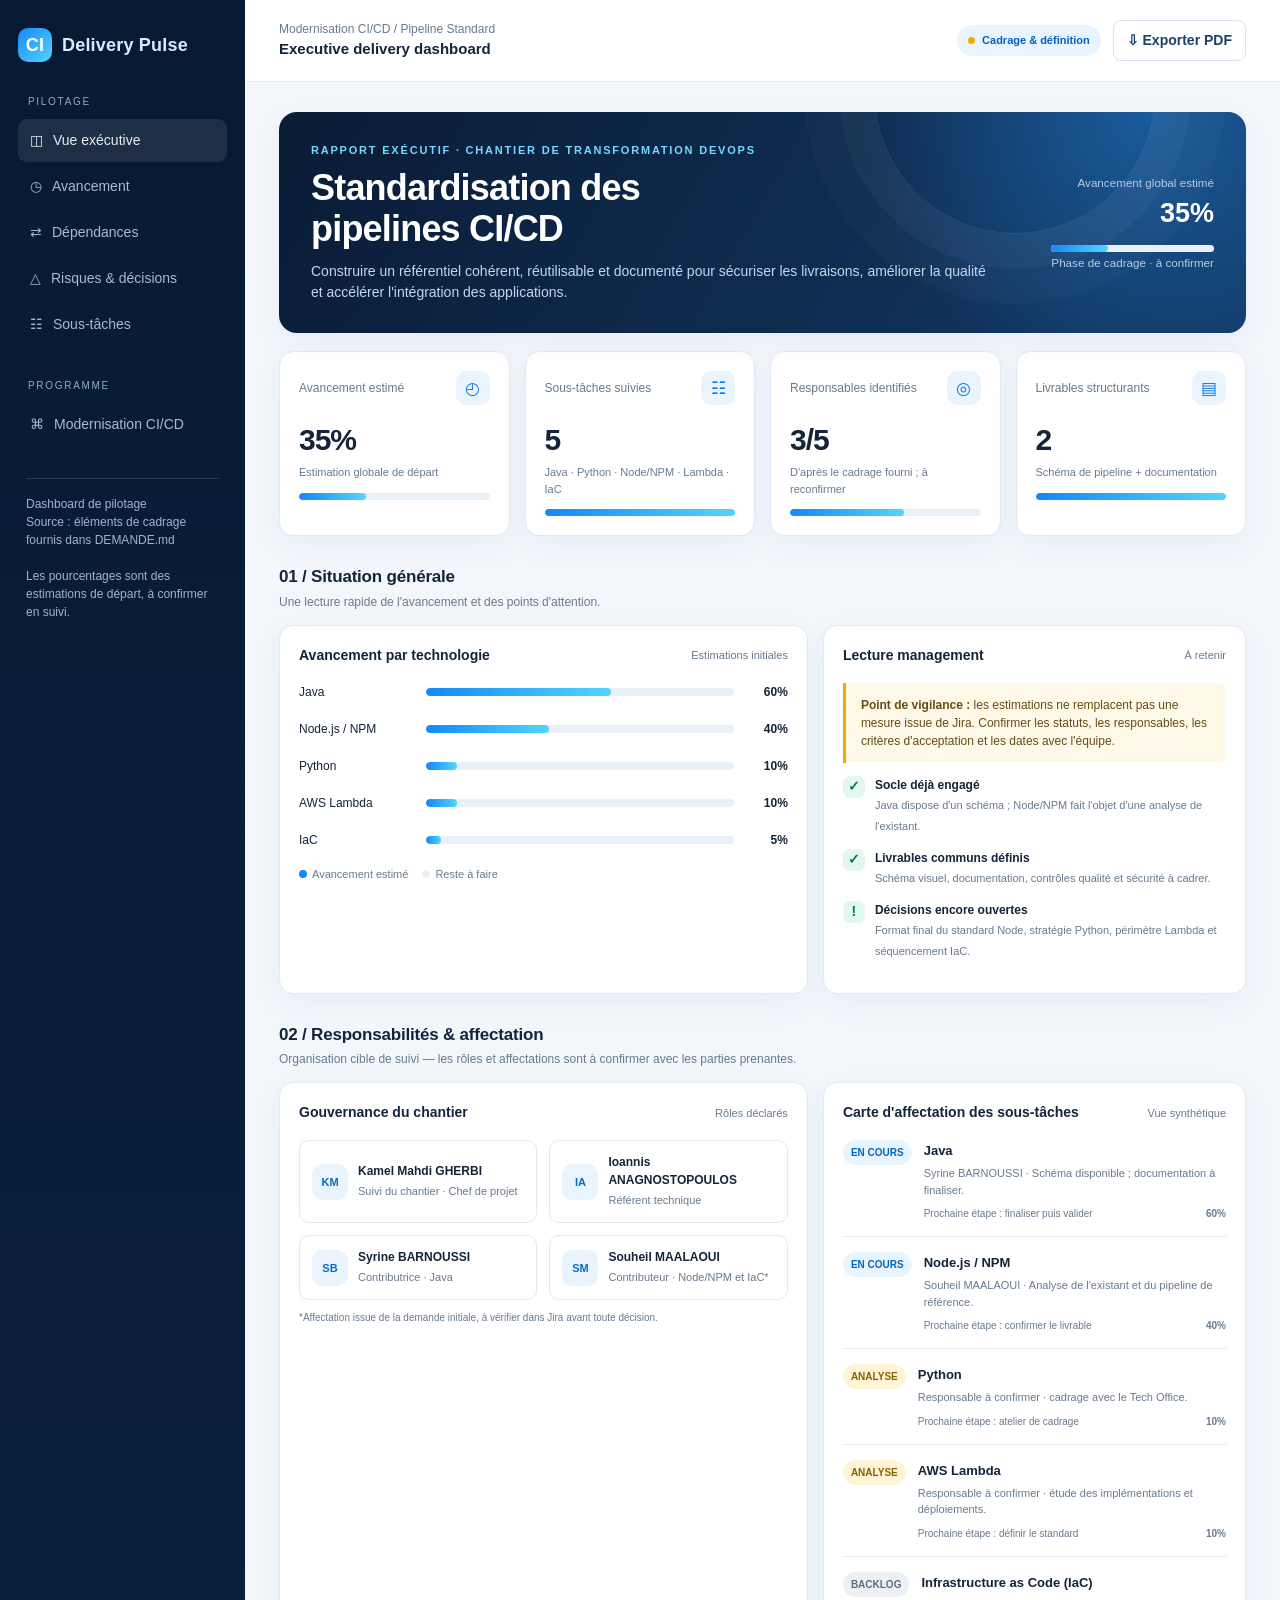
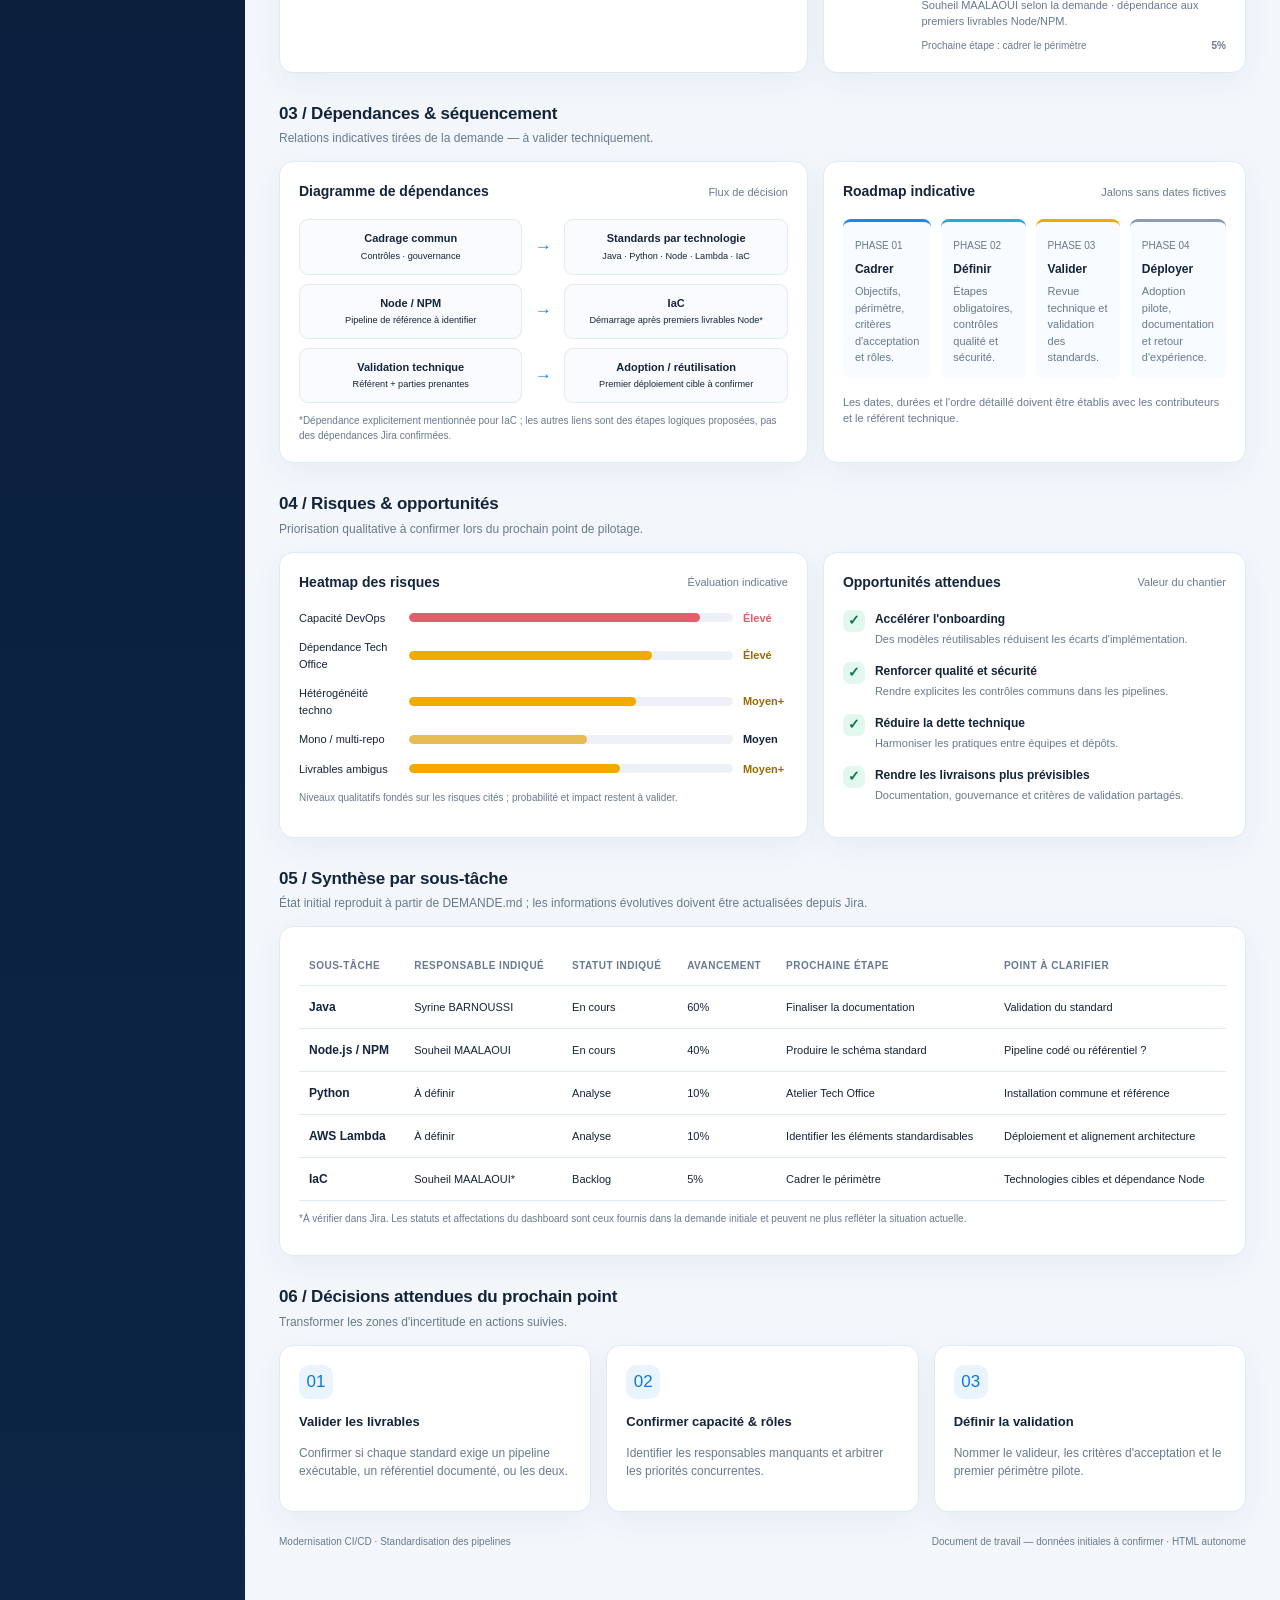
==== dashboard-pipeline-standard.html @ 0af70aa6 "feat: ajouter le dashboard exécutif pipeline standard" ====
<!doctype html>
<html lang="fr"><head><meta charset="utf-8"><meta name="viewport" content="width=device-width,initial-scale=1"><meta name="description" content="Dashboard exécutif de suivi du chantier de standardisation des pipelines CI/CD."><title>Modernisation CI/CD — Pipeline Standard</title>
<style>
:root{--navy:#081a33;--navy2:#10294b;--azure:#1687f8;--cyan:#54d4ff;--ink:#14243a;--muted:#687a90;--line:#e1e9f2;--bg:#f3f7fc;--white:#fff;--green:#13a879;--amber:#f2a900;--red:#e35d6a;--shadow:0 10px 30px #12345a0d}
*{box-sizing:border-box}body{margin:0;background:var(--bg);color:var(--ink);font:14px/1.5 Inter,Segoe UI,Arial,sans-serif}button{font:inherit;cursor:pointer}.shell{display:grid;grid-template-columns:245px 1fr;min-height:100vh}.side{background:linear-gradient(180deg,var(--navy),#0d2546);color:#dce9fa;padding:28px 18px}.brand{font-size:18px;font-weight:800;letter-spacing:.2px;display:flex;gap:10px;align-items:center}.logo{width:34px;height:34px;border-radius:10px;background:linear-gradient(135deg,var(--azure),var(--cyan));display:grid;place-items:center;color:white;font-weight:900}.eyebrow{font-size:10px;letter-spacing:1.7px;text-transform:uppercase;color:#8eabc9;margin:32px 10px 10px}.nav{display:flex;gap:10px;padding:11px 12px;border-radius:9px;color:#b9cce3;margin:3px 0}.nav.active,.nav:hover{background:#ffffff16;color:white}.nav span{opacity:.9}.side-note{font-size:12px;color:#9db4cf;margin:32px 8px;border-top:1px solid #ffffff20;padding-top:16px}.main{min-width:0}.top{padding:20px 34px;background:#fff;border-bottom:1px solid var(--line);display:flex;align-items:center;justify-content:space-between;gap:20px}.crumb{font-size:12px;color:var(--muted)}.top strong{display:block;font-size:15px}.pill{display:inline-flex;align-items:center;gap:7px;border-radius:99px;padding:7px 11px;background:#e8f4ff;color:#075fbd;font-weight:700;font-size:11px}.dot{width:7px;height:7px;border-radius:50%;background:var(--amber)}.content{padding:30px 34px 44px;max-width:1600px;margin:auto}.hero{background:radial-gradient(circle at 90% 0%,#1a5b9b 0,transparent 32%),linear-gradient(120deg,#0a1b35,#123965);color:#fff;border-radius:18px;padding:30px 32px;display:flex;align-items:center;justify-content:space-between;gap:22px;box-shadow:var(--shadow);position:relative;overflow:hidden}.hero:after{content:"";position:absolute;width:280px;height:280px;border:1px solid #ffffff18;border-radius:50%;right:90px;top:-160px;box-shadow:0 0 0 35px #ffffff08,0 0 0 70px #ffffff05}.hero h1{font-size:clamp(24px,3vw,36px);line-height:1.15;margin:8px 0 12px;letter-spacing:-.8px}.hero p{margin:0;color:#c3d7ef;max-width:690px}.hero .tag{font-size:11px;text-transform:uppercase;letter-spacing:1.8px;color:#75d9ff;font-weight:800}.hero-meta{min-width:150px;text-align:right;z-index:1}.hero-meta b{display:block;font-size:27px}.hero-meta small{color:#b7cce4}.section-head{display:flex;align-items:end;justify-content:space-between;gap:12px;margin:28px 0 14px}.section-head h2{margin:0;font-size:17px;letter-spacing:-.2px}.section-head p{margin:3px 0 0;color:var(--muted);font-size:12px}.grid{display:grid;gap:15px}.kpis{grid-template-columns:repeat(4,minmax(0,1fr));margin-top:18px}.card{background:var(--white);border:1px solid var(--line);border-radius:14px;padding:19px;box-shadow:var(--shadow);min-width:0}.kpi-top{display:flex;align-items:center;justify-content:space-between;color:var(--muted);font-size:12px}.iconbox{height:34px;width:34px;border-radius:10px;display:grid;place-items:center;background:#eaf4ff;color:#0879e5;font-size:17px}.kpi-num{font-size:30px;font-weight:800;letter-spacing:-1px;margin:12px 0 2px}.kpi-sub{font-size:11px;color:var(--muted)}.bar{height:7px;background:#eaf0f7;border-radius:20px;overflow:hidden;margin-top:12px}.bar i{height:100%;display:block;border-radius:20px;background:linear-gradient(90deg,var(--azure),var(--cyan))}.two{grid-template-columns:1.25fr 1fr}.three{grid-template-columns:repeat(3,minmax(0,1fr))}.panel-title{display:flex;justify-content:space-between;gap:12px;align-items:center;margin-bottom:17px}.panel-title h3{font-size:14px;margin:0}.panel-title span{font-size:11px;color:var(--muted)}.progress-list{display:grid;gap:19px}.prog-row{display:grid;grid-template-columns:115px 1fr 42px;gap:12px;align-items:center;font-size:12px}.prog-row .bar{margin:0;height:8px}.prog-row strong{text-align:right;font-size:12px}.legend{display:flex;gap:14px;flex-wrap:wrap;color:var(--muted);font-size:11px;margin-top:17px}.legend i{display:inline-block;width:8px;height:8px;border-radius:50%;margin-right:5px}.chart{width:100%;height:auto;display:block}.org{display:grid;grid-template-columns:1fr 1fr;gap:12px}.person{border:1px solid var(--line);border-radius:10px;padding:12px;display:flex;gap:10px;align-items:center}.avatar{width:36px;height:36px;border-radius:11px;background:#e9f4ff;color:#0c6bc6;display:grid;place-items:center;font-weight:800;font-size:11px;flex-shrink:0}.person b{display:block;font-size:12px}.person small{color:var(--muted);font-size:11px}.subtask{display:flex;gap:12px;align-items:flex-start}.subtask+.subtask{border-top:1px solid var(--line);padding-top:15px;margin-top:15px}.status{font-size:10px;font-weight:800;padding:5px 8px;border-radius:99px;white-space:nowrap}.s-blue{background:#e8f4ff;color:#0766bd}.s-amber{background:#fff4d6;color:#8c6100}.s-gray{background:#edf1f6;color:#5e6d7e}.task-main{flex:1;min-width:0}.task-main b{font-size:13px}.task-main p{font-size:11px;color:var(--muted);margin:4px 0 8px}.task-foot{display:flex;justify-content:space-between;color:var(--muted);font-size:10px;gap:8px}.dependency{display:grid;gap:9px}.dep-row{display:grid;grid-template-columns:1fr 26px 1fr;gap:8px;align-items:center}.dep-node{padding:10px;border-radius:9px;border:1px solid var(--line);font-size:11px;text-align:center;background:#f9fbfe}.dep-arrow{text-align:center;color:var(--azure);font-size:17px}.risk{display:grid;grid-template-columns:100px 1fr 45px;gap:10px;align-items:center;margin:13px 0;font-size:11px}.riskbar{height:9px;border-radius:9px;background:#edf1f7;overflow:hidden}.riskbar i{display:block;height:100%;border-radius:9px}.roadmap{display:grid;grid-template-columns:repeat(4,1fr);gap:10px}.phase{border-top:3px solid var(--azure);background:#f8fbff;border-radius:8px;padding:12px}.phase:nth-child(2){border-color:#25a9df}.phase:nth-child(3){border-color:var(--amber)}.phase:nth-child(4){border-color:#8d9db1}.phase small{color:var(--muted);font-size:10px}.phase b{display:block;margin:5px 0;font-size:12px}.phase p{margin:0;font-size:11px;color:var(--muted)}.callout{border-left:3px solid var(--amber);background:#fff9e9;padding:13px 15px;border-radius:0 9px 9px 0;font-size:12px;color:#684d13}.opportunity{display:flex;gap:10px;margin:13px 0}.check{height:22px;width:22px;flex-shrink:0;border-radius:7px;background:#e2f8ef;color:#08794f;display:grid;place-items:center;font-weight:900}.opportunity b{display:block;font-size:12px}.opportunity small{font-size:11px;color:var(--muted)}.table-wrap{overflow:auto}table{width:100%;border-collapse:collapse;min-width:600px}th,td{text-align:left;padding:12px 10px;border-bottom:1px solid var(--line);font-size:11px}th{font-size:10px;text-transform:uppercase;letter-spacing:.5px;color:var(--muted);font-weight:700}td b{font-size:12px}.foot{display:flex;justify-content:space-between;gap:12px;padding:22px 0;color:var(--muted);font-size:10px}.print{border:1px solid #d8e4f1;border-radius:8px;padding:9px 13px;background:#fff;color:#1c416b;font-weight:700}.muted{color:var(--muted)}@media(max-width:1050px){.shell{grid-template-columns:72px 1fr}.side{padding:24px 12px}.brand-label,.nav-label,.eyebrow,.side-note{display:none}.brand{justify-content:center}.nav{justify-content:center}.kpis{grid-template-columns:repeat(2,minmax(0,1fr))}.two{grid-template-columns:1fr}}@media(max-width:700px){.shell{display:block}.side{display:none}.top{padding:16px 18px}.content{padding:18px}.hero{padding:23px;display:block}.hero-meta{text-align:left;margin-top:20px}.kpis,.three{grid-template-columns:1fr 1fr}.org{grid-template-columns:1fr}.roadmap{grid-template-columns:1fr 1fr}.prog-row{grid-template-columns:90px 1fr 35px}.section-head{align-items:start}.risk{grid-template-columns:80px 1fr 35px}.foot{display:block}.foot span{display:block;margin-top:6px}}@media(max-width:420px){.kpis,.three{grid-template-columns:1fr}.roadmap{grid-template-columns:1fr}.hero h1{font-size:25px}}
@media print{body{background:#fff}.shell{display:block}.side{display:none}.top{padding:12px 0}.content{padding:14px 0}.hero,.card{box-shadow:none;break-inside:avoid}.print{display:none}.section-head{margin-top:18px}.card{padding:14px}.hero{print-color-adjust:exact;-webkit-print-color-adjust:exact}.bar i{print-color-adjust:exact;-webkit-print-color-adjust:exact}}
</style></head><body><div class="shell">
<aside class="side"><div class="brand"><div class="logo">CI</div><span class="brand-label">Delivery Pulse</span></div><div class="eyebrow">Pilotage</div><div class="nav active"><span>◫</span><span class="nav-label">Vue exécutive</span></div><div class="nav"><span>◷</span><span class="nav-label">Avancement</span></div><div class="nav"><span>⇄</span><span class="nav-label">Dépendances</span></div><div class="nav"><span>△</span><span class="nav-label">Risques & décisions</span></div><div class="nav"><span>☷</span><span class="nav-label">Sous-tâches</span></div><div class="eyebrow">Programme</div><div class="nav"><span>⌘</span><span class="nav-label">Modernisation CI/CD</span></div><div class="side-note">Dashboard de pilotage<br>Source : éléments de cadrage fournis dans DEMANDE.md<br><br>Les pourcentages sont des estimations de départ, à confirmer en suivi.</div></aside>
<main class="main"><header class="top"><div><div class="crumb">Modernisation CI/CD / Pipeline Standard</div><strong>Executive delivery dashboard</strong></div><div style="display:flex;align-items:center;gap:12px"><span class="pill"><i class="dot"></i> Cadrage & définition</span><button class="print" onclick="window.print()">⇩ Exporter PDF</button></div></header>
<div class="content"><section class="hero"><div><div class="tag">Rapport exécutif · Chantier de transformation DevOps</div><h1>Standardisation des<br>pipelines CI/CD</h1><p>Construire un référentiel cohérent, réutilisable et documenté pour sécuriser les livraisons, améliorer la qualité et accélérer l'intégration des applications.</p></div><div class="hero-meta"><small>Avancement global estimé</small><b>35%</b><div class="bar"><i style="width:35%"></i></div><small>Phase de cadrage · à confirmer</small></div></section>
<section class="grid kpis"><div class="card"><div class="kpi-top">Avancement estimé <span class="iconbox">◴</span></div><div class="kpi-num">35%</div><div class="kpi-sub">Estimation globale de départ</div><div class="bar"><i style="width:35%"></i></div></div><div class="card"><div class="kpi-top">Sous-tâches suivies <span class="iconbox">☷</span></div><div class="kpi-num">5</div><div class="kpi-sub">Java · Python · Node/NPM · Lambda · IaC</div><div class="bar"><i style="width:100%"></i></div></div><div class="card"><div class="kpi-top">Responsables identifiés <span class="iconbox">◎</span></div><div class="kpi-num">3/5</div><div class="kpi-sub">D'après le cadrage fourni ; à reconfirmer</div><div class="bar"><i style="width:60%"></i></div></div><div class="card"><div class="kpi-top">Livrables structurants <span class="iconbox">▤</span></div><div class="kpi-num">2</div><div class="kpi-sub">Schéma de pipeline + documentation</div><div class="bar"><i style="width:100%"></i></div></div></section>
<div class="section-head"><div><h2>01 / Situation générale</h2><p>Une lecture rapide de l'avancement et des points d'attention.</p></div></div>
<section class="grid two"><div class="card"><div class="panel-title"><h3>Avancement par technologie</h3><span>Estimations initiales</span></div><div class="progress-list"><div class="prog-row"><span>Java</span><div class="bar"><i style="width:60%"></i></div><strong>60%</strong></div><div class="prog-row"><span>Node.js / NPM</span><div class="bar"><i style="width:40%"></i></div><strong>40%</strong></div><div class="prog-row"><span>Python</span><div class="bar"><i style="width:10%"></i></div><strong>10%</strong></div><div class="prog-row"><span>AWS Lambda</span><div class="bar"><i style="width:10%"></i></div><strong>10%</strong></div><div class="prog-row"><span>IaC</span><div class="bar"><i style="width:5%"></i></div><strong>5%</strong></div></div><div class="legend"><span><i style="background:var(--azure)"></i>Avancement estimé</span><span><i style="background:#eaf0f7"></i>Reste à faire</span></div></div>
<div class="card"><div class="panel-title"><h3>Lecture management</h3><span>À retenir</span></div><div class="callout"><b>Point de vigilance :</b> les estimations ne remplacent pas une mesure issue de Jira. Confirmer les statuts, les responsables, les critères d'acceptation et les dates avec l'équipe.</div><div class="opportunity"><div class="check">✓</div><div><b>Socle déjà engagé</b><small>Java dispose d'un schéma ; Node/NPM fait l'objet d'une analyse de l'existant.</small></div></div><div class="opportunity"><div class="check">✓</div><div><b>Livrables communs définis</b><small>Schéma visuel, documentation, contrôles qualité et sécurité à cadrer.</small></div></div><div class="opportunity"><div class="check">!</div><div><b>Décisions encore ouvertes</b><small>Format final du standard Node, stratégie Python, périmètre Lambda et séquencement IaC.</small></div></div></div></section>
<div class="section-head"><div><h2>02 / Responsabilités & affectation</h2><p>Organisation cible de suivi — les rôles et affectations sont à confirmer avec les parties prenantes.</p></div></div>
<section class="grid two"><div class="card"><div class="panel-title"><h3>Gouvernance du chantier</h3><span>Rôles déclarés</span></div><div class="org"><div class="person"><div class="avatar">KM</div><div><b>Kamel Mahdi GHERBI</b><small>Suivi du chantier · Chef de projet</small></div></div><div class="person"><div class="avatar">IA</div><div><b>Ioannis ANAGNOSTOPOULOS</b><small>Référent technique</small></div></div><div class="person"><div class="avatar">SB</div><div><b>Syrine BARNOUSSI</b><small>Contributrice · Java</small></div></div><div class="person"><div class="avatar">SM</div><div><b>Souheil MAALAOUI</b><small>Contributeur · Node/NPM et IaC*</small></div></div></div><p class="muted" style="font-size:10px;margin-bottom:0">*Affectation issue de la demande initiale, à vérifier dans Jira avant toute décision.</p></div>
<div class="card"><div class="panel-title"><h3>Carte d'affectation des sous-tâches</h3><span>Vue synthétique</span></div><div class="subtask"><span class="status s-blue">EN COURS</span><div class="task-main"><b>Java</b><p>Syrine BARNOUSSI · Schéma disponible ; documentation à finaliser.</p><div class="task-foot"><span>Prochaine étape : finaliser puis valider</span><strong>60%</strong></div></div></div><div class="subtask"><span class="status s-blue">EN COURS</span><div class="task-main"><b>Node.js / NPM</b><p>Souheil MAALAOUI · Analyse de l'existant et du pipeline de référence.</p><div class="task-foot"><span>Prochaine étape : confirmer le livrable</span><strong>40%</strong></div></div></div><div class="subtask"><span class="status s-amber">ANALYSE</span><div class="task-main"><b>Python</b><p>Responsable à confirmer · cadrage avec le Tech Office.</p><div class="task-foot"><span>Prochaine étape : atelier de cadrage</span><strong>10%</strong></div></div></div><div class="subtask"><span class="status s-amber">ANALYSE</span><div class="task-main"><b>AWS Lambda</b><p>Responsable à confirmer · étude des implémentations et déploiements.</p><div class="task-foot"><span>Prochaine étape : définir le standard</span><strong>10%</strong></div></div></div><div class="subtask"><span class="status s-gray">BACKLOG</span><div class="task-main"><b>Infrastructure as Code (IaC)</b><p>Souheil MAALAOUI selon la demande · dépendance aux premiers livrables Node/NPM.</p><div class="task-foot"><span>Prochaine étape : cadrer le périmètre</span><strong>5%</strong></div></div></div></div></section>
<div class="section-head"><div><h2>03 / Dépendances & séquencement</h2><p>Relations indicatives tirées de la demande — à valider techniquement.</p></div></div>
<section class="grid two"><div class="card"><div class="panel-title"><h3>Diagramme de dépendances</h3><span>Flux de décision</span></div><div class="dependency"><div class="dep-row"><div class="dep-node"><b>Cadrage commun</b><br><small>Contrôles · gouvernance</small></div><div class="dep-arrow">→</div><div class="dep-node"><b>Standards par technologie</b><br><small>Java · Python · Node · Lambda · IaC</small></div></div><div class="dep-row"><div class="dep-node"><b>Node / NPM</b><br><small>Pipeline de référence à identifier</small></div><div class="dep-arrow">→</div><div class="dep-node"><b>IaC</b><br><small>Démarrage après premiers livrables Node*</small></div></div><div class="dep-row"><div class="dep-node"><b>Validation technique</b><br><small>Référent + parties prenantes</small></div><div class="dep-arrow">→</div><div class="dep-node"><b>Adoption / réutilisation</b><br><small>Premier déploiement cible à confirmer</small></div></div></div><p class="muted" style="font-size:10px;margin-bottom:0">*Dépendance explicitement mentionnée pour IaC ; les autres liens sont des étapes logiques proposées, pas des dépendances Jira confirmées.</p></div>
<div class="card"><div class="panel-title"><h3>Roadmap indicative</h3><span>Jalons sans dates fictives</span></div><div class="roadmap"><div class="phase"><small>PHASE 01</small><b>Cadrer</b><p>Objectifs, périmètre, critères d'acceptation et rôles.</p></div><div class="phase"><small>PHASE 02</small><b>Définir</b><p>Étapes obligatoires, contrôles qualité et sécurité.</p></div><div class="phase"><small>PHASE 03</small><b>Valider</b><p>Revue technique et validation des standards.</p></div><div class="phase"><small>PHASE 04</small><b>Déployer</b><p>Adoption pilote, documentation et retour d'expérience.</p></div></div><p class="muted" style="font-size:11px;margin:16px 0 0">Les dates, durées et l'ordre détaillé doivent être établis avec les contributeurs et le référent technique.</p></div></section>
<div class="section-head"><div><h2>04 / Risques & opportunités</h2><p>Priorisation qualitative à confirmer lors du prochain point de pilotage.</p></div></div>
<section class="grid two"><div class="card"><div class="panel-title"><h3>Heatmap des risques</h3><span>Évaluation indicative</span></div><div class="risk"><span>Capacité DevOps</span><div class="riskbar"><i style="width:90%;background:var(--red)"></i></div><b style="color:var(--red)">Élevé</b></div><div class="risk"><span>Dépendance Tech Office</span><div class="riskbar"><i style="width:75%;background:var(--amber)"></i></div><b style="color:#9a6b00">Élevé</b></div><div class="risk"><span>Hétérogénéité techno</span><div class="riskbar"><i style="width:70%;background:var(--amber)"></i></div><b style="color:#9a6b00">Moyen+</b></div><div class="risk"><span>Mono / multi-repo</span><div class="riskbar"><i style="width:55%;background:#e8bc55"></i></div><b>Moyen</b></div><div class="risk"><span>Livrables ambigus</span><div class="riskbar"><i style="width:65%;background:var(--amber)"></i></div><b style="color:#9a6b00">Moyen+</b></div><p class="muted" style="font-size:10px;margin-bottom:0">Niveaux qualitatifs fondés sur les risques cités ; probabilité et impact restent à valider.</p></div>
<div class="card"><div class="panel-title"><h3>Opportunités attendues</h3><span>Valeur du chantier</span></div><div class="opportunity"><div class="check">✓</div><div><b>Accélérer l'onboarding</b><small>Des modèles réutilisables réduisent les écarts d'implémentation.</small></div></div><div class="opportunity"><div class="check">✓</div><div><b>Renforcer qualité et sécurité</b><small>Rendre explicites les contrôles communs dans les pipelines.</small></div></div><div class="opportunity"><div class="check">✓</div><div><b>Réduire la dette technique</b><small>Harmoniser les pratiques entre équipes et dépôts.</small></div></div><div class="opportunity"><div class="check">✓</div><div><b>Rendre les livraisons plus prévisibles</b><small>Documentation, gouvernance et critères de validation partagés.</small></div></div></div></section>
<div class="section-head"><div><h2>05 / Synthèse par sous-tâche</h2><p>État initial reproduit à partir de DEMANDE.md ; les informations évolutives doivent être actualisées depuis Jira.</p></div></div>
<section class="card table-wrap"><table><thead><tr><th>Sous-tâche</th><th>Responsable indiqué</th><th>Statut indiqué</th><th>Avancement</th><th>Prochaine étape</th><th>Point à clarifier</th></tr></thead><tbody><tr><td><b>Java</b></td><td>Syrine BARNOUSSI</td><td>En cours</td><td>60%</td><td>Finaliser la documentation</td><td>Validation du standard</td></tr><tr><td><b>Node.js / NPM</b></td><td>Souheil MAALAOUI</td><td>En cours</td><td>40%</td><td>Produire le schéma standard</td><td>Pipeline codé ou référentiel ?</td></tr><tr><td><b>Python</b></td><td>À définir</td><td>Analyse</td><td>10%</td><td>Atelier Tech Office</td><td>Installation commune et référence</td></tr><tr><td><b>AWS Lambda</b></td><td>À définir</td><td>Analyse</td><td>10%</td><td>Identifier les éléments standardisables</td><td>Déploiement et alignement architecture</td></tr><tr><td><b>IaC</b></td><td>Souheil MAALAOUI*</td><td>Backlog</td><td>5%</td><td>Cadrer le périmètre</td><td>Technologies cibles et dépendance Node</td></tr></tbody></table><p class="muted" style="font-size:10px">*À vérifier dans Jira. Les statuts et affectations du dashboard sont ceux fournis dans la demande initiale et peuvent ne plus refléter la situation actuelle.</p></section>
<div class="section-head"><div><h2>06 / Décisions attendues du prochain point</h2><p>Transformer les zones d'incertitude en actions suivies.</p></div></div>
<section class="grid three"><div class="card"><div class="iconbox">01</div><h3 style="font-size:13px">Valider les livrables</h3><p class="muted" style="font-size:12px">Confirmer si chaque standard exige un pipeline exécutable, un référentiel documenté, ou les deux.</p></div><div class="card"><div class="iconbox">02</div><h3 style="font-size:13px">Confirmer capacité & rôles</h3><p class="muted" style="font-size:12px">Identifier les responsables manquants et arbitrer les priorités concurrentes.</p></div><div class="card"><div class="iconbox">03</div><h3 style="font-size:13px">Définir la validation</h3><p class="muted" style="font-size:12px">Nommer le valideur, les critères d'acceptation et le premier périmètre pilote.</p></div></section>
<footer class="foot"><span>Modernisation CI/CD · Standardisation des pipelines</span><span>Document de travail — données initiales à confirmer · HTML autonome</span></footer>
</div></main></div><script>
document.querySelectorAll('.nav').forEach(n=>n.addEventListener('click',()=>{document.querySelectorAll('.nav').forEach(x=>x.classList.remove('active'));n.classList.add('active')}));
</script></body></html>
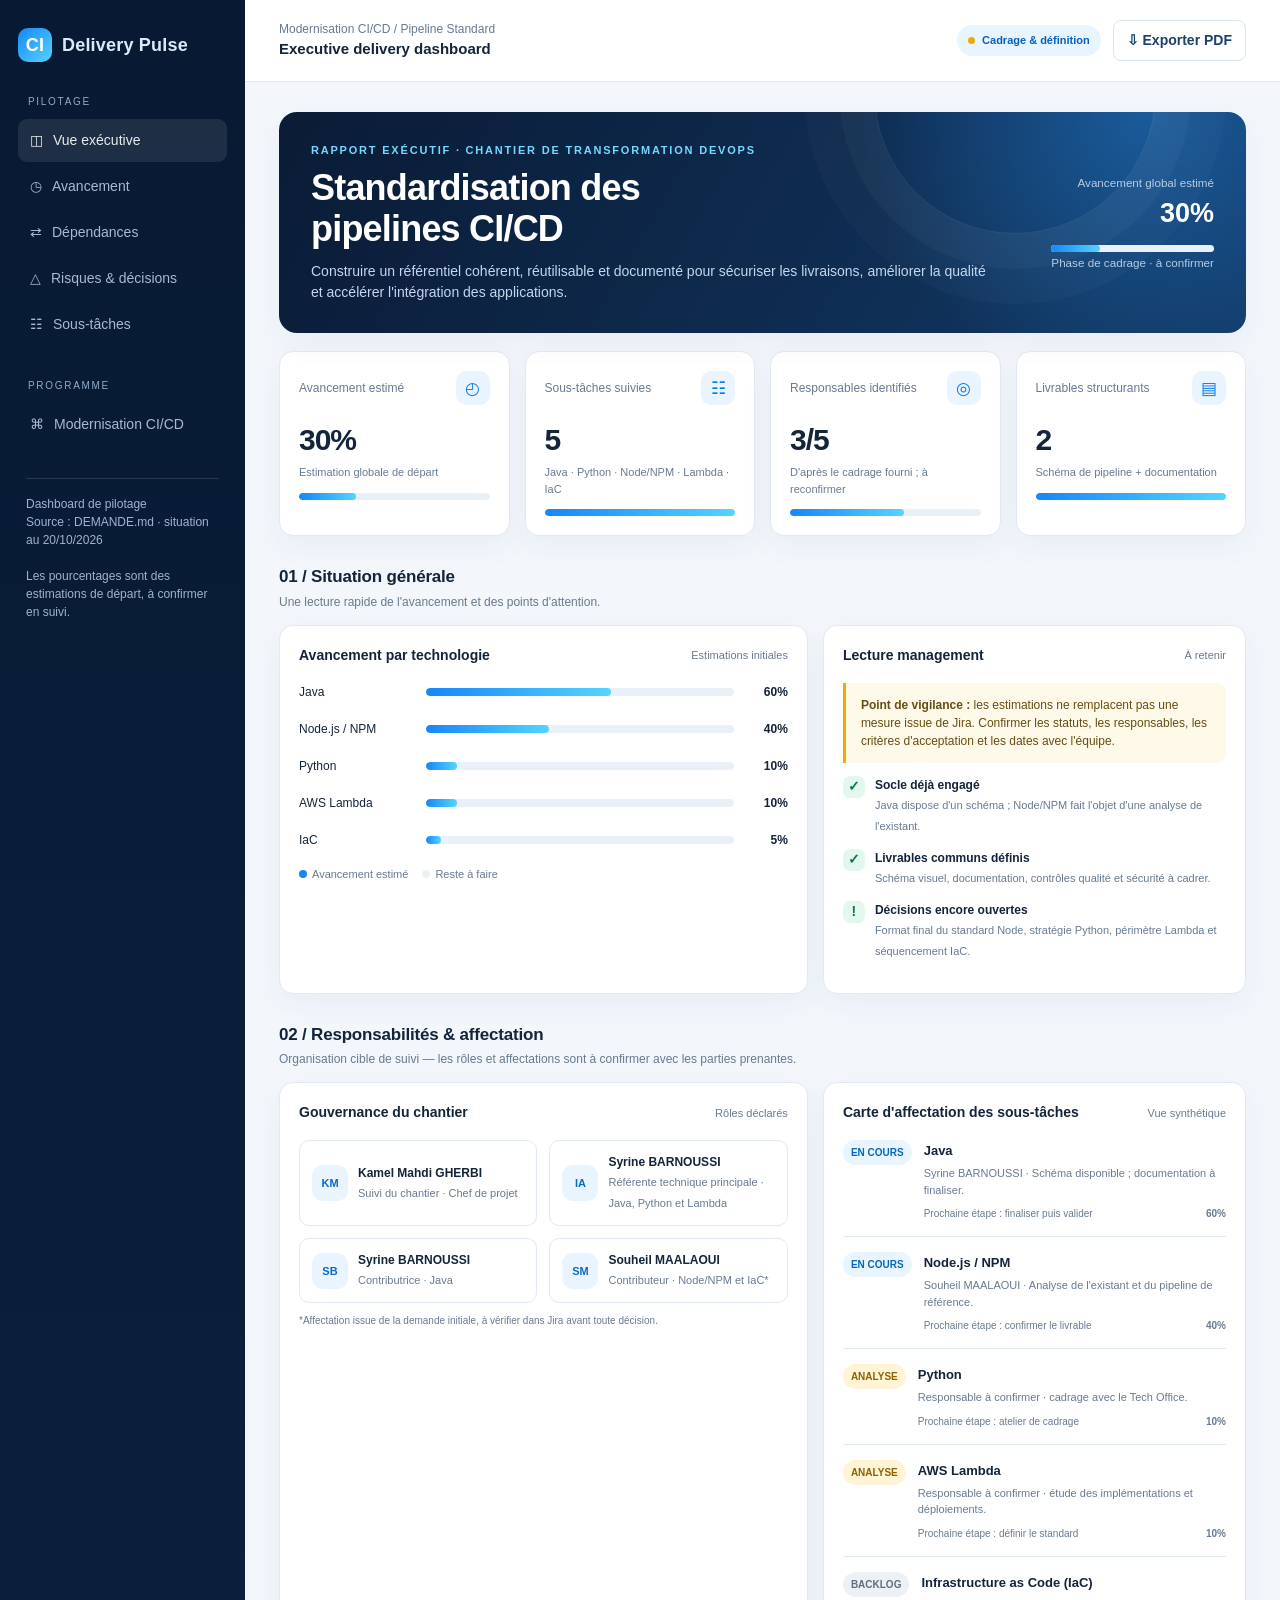
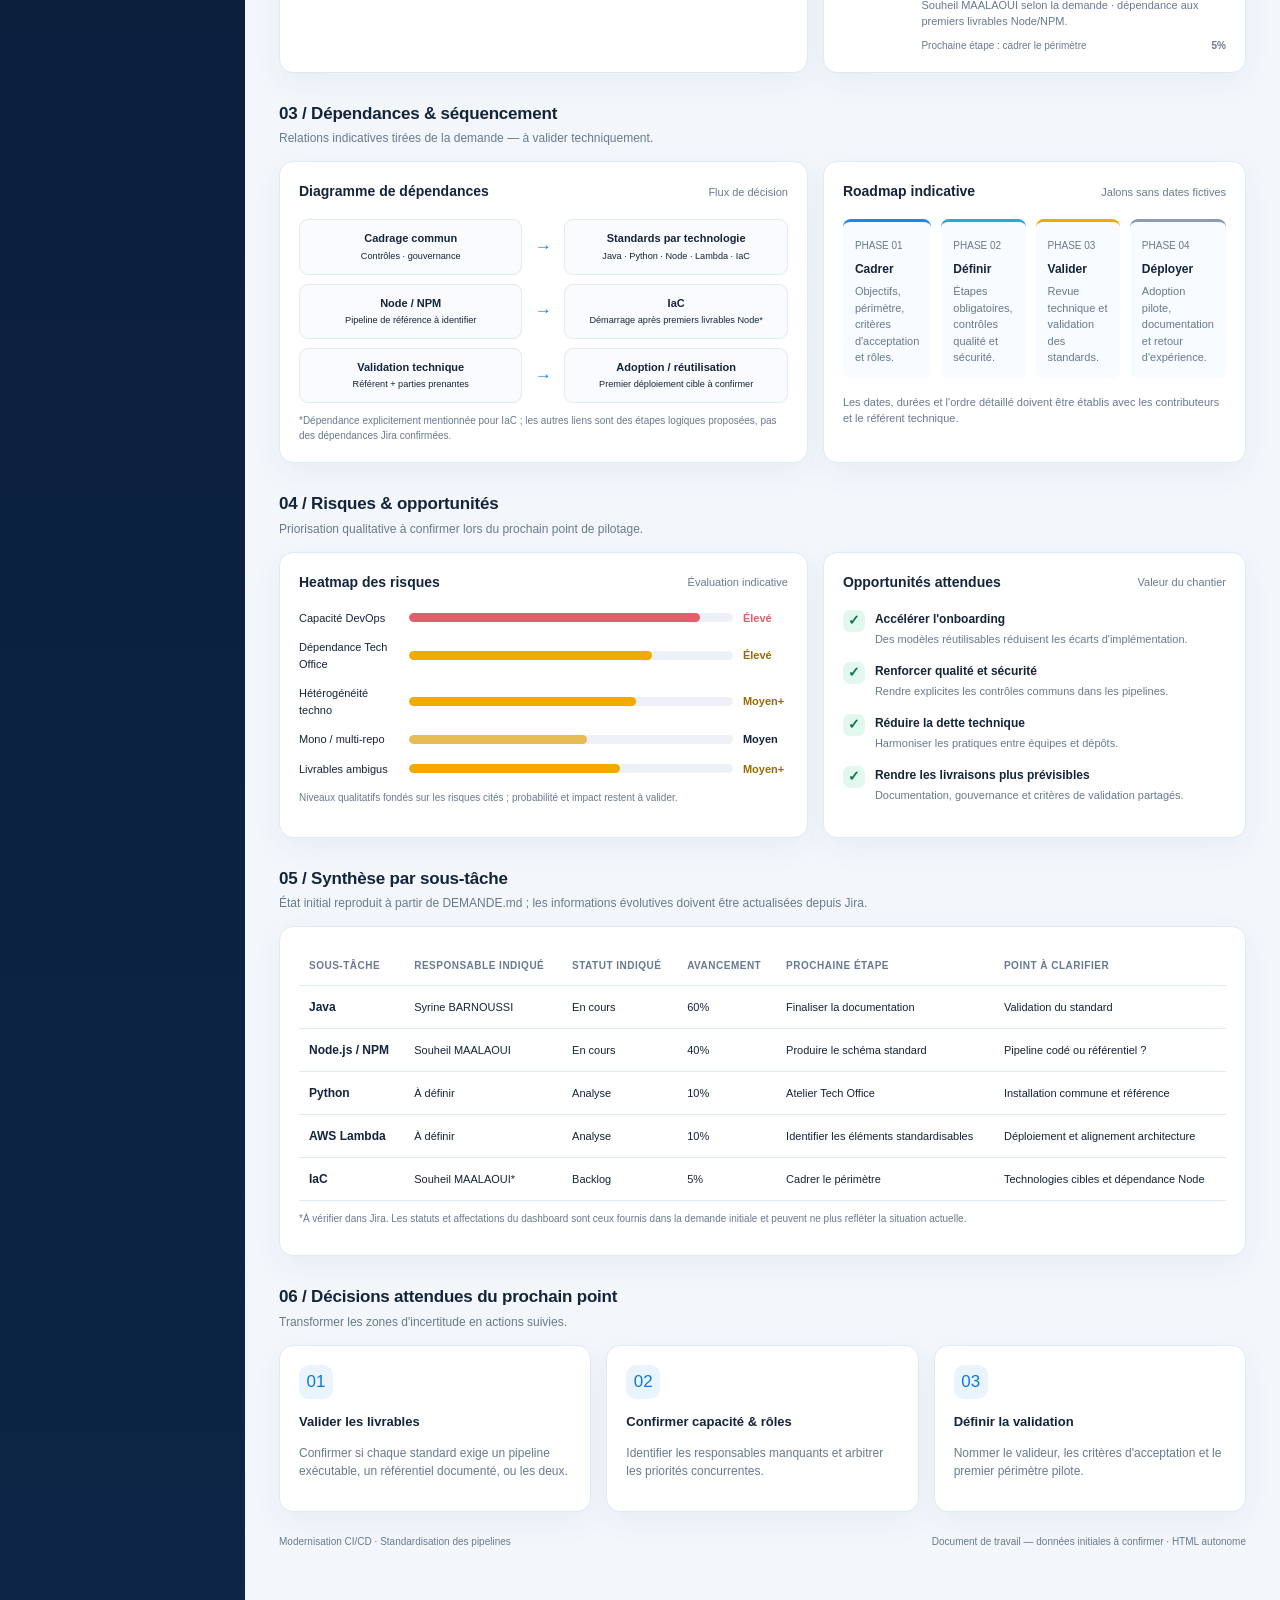
==== commit ae34f819: "Actualiser les informations de pilotage du dashboard Pipeline Standard" ====
--- a/dashboard-pipeline-standard.html
+++ b/dashboard-pipeline-standard.html
@@ -5,15 +5,15 @@
 *{box-sizing:border-box}body{margin:0;background:var(--bg);color:var(--ink);font:14px/1.5 Inter,Segoe UI,Arial,sans-serif}button{font:inherit;cursor:pointer}.shell{display:grid;grid-template-columns:245px 1fr;min-height:100vh}.side{background:linear-gradient(180deg,var(--navy),#0d2546);color:#dce9fa;padding:28px 18px}.brand{font-size:18px;font-weight:800;letter-spacing:.2px;display:flex;gap:10px;align-items:center}.logo{width:34px;height:34px;border-radius:10px;background:linear-gradient(135deg,var(--azure),var(--cyan));display:grid;place-items:center;color:white;font-weight:900}.eyebrow{font-size:10px;letter-spacing:1.7px;text-transform:uppercase;color:#8eabc9;margin:32px 10px 10px}.nav{display:flex;gap:10px;padding:11px 12px;border-radius:9px;color:#b9cce3;margin:3px 0}.nav.active,.nav:hover{background:#ffffff16;color:white}.nav span{opacity:.9}.side-note{font-size:12px;color:#9db4cf;margin:32px 8px;border-top:1px solid #ffffff20;padding-top:16px}.main{min-width:0}.top{padding:20px 34px;background:#fff;border-bottom:1px solid var(--line);display:flex;align-items:center;justify-content:space-between;gap:20px}.crumb{font-size:12px;color:var(--muted)}.top strong{display:block;font-size:15px}.pill{display:inline-flex;align-items:center;gap:7px;border-radius:99px;padding:7px 11px;background:#e8f4ff;color:#075fbd;font-weight:700;font-size:11px}.dot{width:7px;height:7px;border-radius:50%;background:var(--amber)}.content{padding:30px 34px 44px;max-width:1600px;margin:auto}.hero{background:radial-gradient(circle at 90% 0%,#1a5b9b 0,transparent 32%),linear-gradient(120deg,#0a1b35,#123965);color:#fff;border-radius:18px;padding:30px 32px;display:flex;align-items:center;justify-content:space-between;gap:22px;box-shadow:var(--shadow);position:relative;overflow:hidden}.hero:after{content:"";position:absolute;width:280px;height:280px;border:1px solid #ffffff18;border-radius:50%;right:90px;top:-160px;box-shadow:0 0 0 35px #ffffff08,0 0 0 70px #ffffff05}.hero h1{font-size:clamp(24px,3vw,36px);line-height:1.15;margin:8px 0 12px;letter-spacing:-.8px}.hero p{margin:0;color:#c3d7ef;max-width:690px}.hero .tag{font-size:11px;text-transform:uppercase;letter-spacing:1.8px;color:#75d9ff;font-weight:800}.hero-meta{min-width:150px;text-align:right;z-index:1}.hero-meta b{display:block;font-size:27px}.hero-meta small{color:#b7cce4}.section-head{display:flex;align-items:end;justify-content:space-between;gap:12px;margin:28px 0 14px}.section-head h2{margin:0;font-size:17px;letter-spacing:-.2px}.section-head p{margin:3px 0 0;color:var(--muted);font-size:12px}.grid{display:grid;gap:15px}.kpis{grid-template-columns:repeat(4,minmax(0,1fr));margin-top:18px}.card{background:var(--white);border:1px solid var(--line);border-radius:14px;padding:19px;box-shadow:var(--shadow);min-width:0}.kpi-top{display:flex;align-items:center;justify-content:space-between;color:var(--muted);font-size:12px}.iconbox{height:34px;width:34px;border-radius:10px;display:grid;place-items:center;background:#eaf4ff;color:#0879e5;font-size:17px}.kpi-num{font-size:30px;font-weight:800;letter-spacing:-1px;margin:12px 0 2px}.kpi-sub{font-size:11px;color:var(--muted)}.bar{height:7px;background:#eaf0f7;border-radius:20px;overflow:hidden;margin-top:12px}.bar i{height:100%;display:block;border-radius:20px;background:linear-gradient(90deg,var(--azure),var(--cyan))}.two{grid-template-columns:1.25fr 1fr}.three{grid-template-columns:repeat(3,minmax(0,1fr))}.panel-title{display:flex;justify-content:space-between;gap:12px;align-items:center;margin-bottom:17px}.panel-title h3{font-size:14px;margin:0}.panel-title span{font-size:11px;color:var(--muted)}.progress-list{display:grid;gap:19px}.prog-row{display:grid;grid-template-columns:115px 1fr 42px;gap:12px;align-items:center;font-size:12px}.prog-row .bar{margin:0;height:8px}.prog-row strong{text-align:right;font-size:12px}.legend{display:flex;gap:14px;flex-wrap:wrap;color:var(--muted);font-size:11px;margin-top:17px}.legend i{display:inline-block;width:8px;height:8px;border-radius:50%;margin-right:5px}.chart{width:100%;height:auto;display:block}.org{display:grid;grid-template-columns:1fr 1fr;gap:12px}.person{border:1px solid var(--line);border-radius:10px;padding:12px;display:flex;gap:10px;align-items:center}.avatar{width:36px;height:36px;border-radius:11px;background:#e9f4ff;color:#0c6bc6;display:grid;place-items:center;font-weight:800;font-size:11px;flex-shrink:0}.person b{display:block;font-size:12px}.person small{color:var(--muted);font-size:11px}.subtask{display:flex;gap:12px;align-items:flex-start}.subtask+.subtask{border-top:1px solid var(--line);padding-top:15px;margin-top:15px}.status{font-size:10px;font-weight:800;padding:5px 8px;border-radius:99px;white-space:nowrap}.s-blue{background:#e8f4ff;color:#0766bd}.s-amber{background:#fff4d6;color:#8c6100}.s-gray{background:#edf1f6;color:#5e6d7e}.task-main{flex:1;min-width:0}.task-main b{font-size:13px}.task-main p{font-size:11px;color:var(--muted);margin:4px 0 8px}.task-foot{display:flex;justify-content:space-between;color:var(--muted);font-size:10px;gap:8px}.dependency{display:grid;gap:9px}.dep-row{display:grid;grid-template-columns:1fr 26px 1fr;gap:8px;align-items:center}.dep-node{padding:10px;border-radius:9px;border:1px solid var(--line);font-size:11px;text-align:center;background:#f9fbfe}.dep-arrow{text-align:center;color:var(--azure);font-size:17px}.risk{display:grid;grid-template-columns:100px 1fr 45px;gap:10px;align-items:center;margin:13px 0;font-size:11px}.riskbar{height:9px;border-radius:9px;background:#edf1f7;overflow:hidden}.riskbar i{display:block;height:100%;border-radius:9px}.roadmap{display:grid;grid-template-columns:repeat(4,1fr);gap:10px}.phase{border-top:3px solid var(--azure);background:#f8fbff;border-radius:8px;padding:12px}.phase:nth-child(2){border-color:#25a9df}.phase:nth-child(3){border-color:var(--amber)}.phase:nth-child(4){border-color:#8d9db1}.phase small{color:var(--muted);font-size:10px}.phase b{display:block;margin:5px 0;font-size:12px}.phase p{margin:0;font-size:11px;color:var(--muted)}.callout{border-left:3px solid var(--amber);background:#fff9e9;padding:13px 15px;border-radius:0 9px 9px 0;font-size:12px;color:#684d13}.opportunity{display:flex;gap:10px;margin:13px 0}.check{height:22px;width:22px;flex-shrink:0;border-radius:7px;background:#e2f8ef;color:#08794f;display:grid;place-items:center;font-weight:900}.opportunity b{display:block;font-size:12px}.opportunity small{font-size:11px;color:var(--muted)}.table-wrap{overflow:auto}table{width:100%;border-collapse:collapse;min-width:600px}th,td{text-align:left;padding:12px 10px;border-bottom:1px solid var(--line);font-size:11px}th{font-size:10px;text-transform:uppercase;letter-spacing:.5px;color:var(--muted);font-weight:700}td b{font-size:12px}.foot{display:flex;justify-content:space-between;gap:12px;padding:22px 0;color:var(--muted);font-size:10px}.print{border:1px solid #d8e4f1;border-radius:8px;padding:9px 13px;background:#fff;color:#1c416b;font-weight:700}.muted{color:var(--muted)}@media(max-width:1050px){.shell{grid-template-columns:72px 1fr}.side{padding:24px 12px}.brand-label,.nav-label,.eyebrow,.side-note{display:none}.brand{justify-content:center}.nav{justify-content:center}.kpis{grid-template-columns:repeat(2,minmax(0,1fr))}.two{grid-template-columns:1fr}}@media(max-width:700px){.shell{display:block}.side{display:none}.top{padding:16px 18px}.content{padding:18px}.hero{padding:23px;display:block}.hero-meta{text-align:left;margin-top:20px}.kpis,.three{grid-template-columns:1fr 1fr}.org{grid-template-columns:1fr}.roadmap{grid-template-columns:1fr 1fr}.prog-row{grid-template-columns:90px 1fr 35px}.section-head{align-items:start}.risk{grid-template-columns:80px 1fr 35px}.foot{display:block}.foot span{display:block;margin-top:6px}}@media(max-width:420px){.kpis,.three{grid-template-columns:1fr}.roadmap{grid-template-columns:1fr}.hero h1{font-size:25px}}
 @media print{body{background:#fff}.shell{display:block}.side{display:none}.top{padding:12px 0}.content{padding:14px 0}.hero,.card{box-shadow:none;break-inside:avoid}.print{display:none}.section-head{margin-top:18px}.card{padding:14px}.hero{print-color-adjust:exact;-webkit-print-color-adjust:exact}.bar i{print-color-adjust:exact;-webkit-print-color-adjust:exact}}
 </style></head><body><div class="shell">
-<aside class="side"><div class="brand"><div class="logo">CI</div><span class="brand-label">Delivery Pulse</span></div><div class="eyebrow">Pilotage</div><div class="nav active"><span>◫</span><span class="nav-label">Vue exécutive</span></div><div class="nav"><span>◷</span><span class="nav-label">Avancement</span></div><div class="nav"><span>⇄</span><span class="nav-label">Dépendances</span></div><div class="nav"><span>△</span><span class="nav-label">Risques & décisions</span></div><div class="nav"><span>☷</span><span class="nav-label">Sous-tâches</span></div><div class="eyebrow">Programme</div><div class="nav"><span>⌘</span><span class="nav-label">Modernisation CI/CD</span></div><div class="side-note">Dashboard de pilotage<br>Source : éléments de cadrage fournis dans DEMANDE.md<br><br>Les pourcentages sont des estimations de départ, à confirmer en suivi.</div></aside>
+<aside class="side"><div class="brand"><div class="logo">CI</div><span class="brand-label">Delivery Pulse</span></div><div class="eyebrow">Pilotage</div><div class="nav active"><span>◫</span><span class="nav-label">Vue exécutive</span></div><div class="nav"><span>◷</span><span class="nav-label">Avancement</span></div><div class="nav"><span>⇄</span><span class="nav-label">Dépendances</span></div><div class="nav"><span>△</span><span class="nav-label">Risques & décisions</span></div><div class="nav"><span>☷</span><span class="nav-label">Sous-tâches</span></div><div class="eyebrow">Programme</div><div class="nav"><span>⌘</span><span class="nav-label">Modernisation CI/CD</span></div><div class="side-note">Dashboard de pilotage<br>Source : DEMANDE.md · situation au 20/10/2026<br><br>Les pourcentages sont des estimations de départ, à confirmer en suivi.</div></aside>
 <main class="main"><header class="top"><div><div class="crumb">Modernisation CI/CD / Pipeline Standard</div><strong>Executive delivery dashboard</strong></div><div style="display:flex;align-items:center;gap:12px"><span class="pill"><i class="dot"></i> Cadrage & définition</span><button class="print" onclick="window.print()">⇩ Exporter PDF</button></div></header>
-<div class="content"><section class="hero"><div><div class="tag">Rapport exécutif · Chantier de transformation DevOps</div><h1>Standardisation des<br>pipelines CI/CD</h1><p>Construire un référentiel cohérent, réutilisable et documenté pour sécuriser les livraisons, améliorer la qualité et accélérer l'intégration des applications.</p></div><div class="hero-meta"><small>Avancement global estimé</small><b>35%</b><div class="bar"><i style="width:35%"></i></div><small>Phase de cadrage · à confirmer</small></div></section>
-<section class="grid kpis"><div class="card"><div class="kpi-top">Avancement estimé <span class="iconbox">◴</span></div><div class="kpi-num">35%</div><div class="kpi-sub">Estimation globale de départ</div><div class="bar"><i style="width:35%"></i></div></div><div class="card"><div class="kpi-top">Sous-tâches suivies <span class="iconbox">☷</span></div><div class="kpi-num">5</div><div class="kpi-sub">Java · Python · Node/NPM · Lambda · IaC</div><div class="bar"><i style="width:100%"></i></div></div><div class="card"><div class="kpi-top">Responsables identifiés <span class="iconbox">◎</span></div><div class="kpi-num">3/5</div><div class="kpi-sub">D'après le cadrage fourni ; à reconfirmer</div><div class="bar"><i style="width:60%"></i></div></div><div class="card"><div class="kpi-top">Livrables structurants <span class="iconbox">▤</span></div><div class="kpi-num">2</div><div class="kpi-sub">Schéma de pipeline + documentation</div><div class="bar"><i style="width:100%"></i></div></div></section>
+<div class="content"><section class="hero"><div><div class="tag">Rapport exécutif · Chantier de transformation DevOps</div><h1>Standardisation des<br>pipelines CI/CD</h1><p>Construire un référentiel cohérent, réutilisable et documenté pour sécuriser les livraisons, améliorer la qualité et accélérer l'intégration des applications.</p></div><div class="hero-meta"><small>Avancement global estimé</small><b>30%</b><div class="bar"><i style="width:30%"></i></div><small>Phase de cadrage · à confirmer</small></div></section>
+<section class="grid kpis"><div class="card"><div class="kpi-top">Avancement estimé <span class="iconbox">◴</span></div><div class="kpi-num">30%</div><div class="kpi-sub">Estimation globale de départ</div><div class="bar"><i style="width:30%"></i></div></div><div class="card"><div class="kpi-top">Sous-tâches suivies <span class="iconbox">☷</span></div><div class="kpi-num">5</div><div class="kpi-sub">Java · Python · Node/NPM · Lambda · IaC</div><div class="bar"><i style="width:100%"></i></div></div><div class="card"><div class="kpi-top">Responsables identifiés <span class="iconbox">◎</span></div><div class="kpi-num">3/5</div><div class="kpi-sub">D'après le cadrage fourni ; à reconfirmer</div><div class="bar"><i style="width:60%"></i></div></div><div class="card"><div class="kpi-top">Livrables structurants <span class="iconbox">▤</span></div><div class="kpi-num">2</div><div class="kpi-sub">Schéma de pipeline + documentation</div><div class="bar"><i style="width:100%"></i></div></div></section>
 <div class="section-head"><div><h2>01 / Situation générale</h2><p>Une lecture rapide de l'avancement et des points d'attention.</p></div></div>
 <section class="grid two"><div class="card"><div class="panel-title"><h3>Avancement par technologie</h3><span>Estimations initiales</span></div><div class="progress-list"><div class="prog-row"><span>Java</span><div class="bar"><i style="width:60%"></i></div><strong>60%</strong></div><div class="prog-row"><span>Node.js / NPM</span><div class="bar"><i style="width:40%"></i></div><strong>40%</strong></div><div class="prog-row"><span>Python</span><div class="bar"><i style="width:10%"></i></div><strong>10%</strong></div><div class="prog-row"><span>AWS Lambda</span><div class="bar"><i style="width:10%"></i></div><strong>10%</strong></div><div class="prog-row"><span>IaC</span><div class="bar"><i style="width:5%"></i></div><strong>5%</strong></div></div><div class="legend"><span><i style="background:var(--azure)"></i>Avancement estimé</span><span><i style="background:#eaf0f7"></i>Reste à faire</span></div></div>
 <div class="card"><div class="panel-title"><h3>Lecture management</h3><span>À retenir</span></div><div class="callout"><b>Point de vigilance :</b> les estimations ne remplacent pas une mesure issue de Jira. Confirmer les statuts, les responsables, les critères d'acceptation et les dates avec l'équipe.</div><div class="opportunity"><div class="check">✓</div><div><b>Socle déjà engagé</b><small>Java dispose d'un schéma ; Node/NPM fait l'objet d'une analyse de l'existant.</small></div></div><div class="opportunity"><div class="check">✓</div><div><b>Livrables communs définis</b><small>Schéma visuel, documentation, contrôles qualité et sécurité à cadrer.</small></div></div><div class="opportunity"><div class="check">!</div><div><b>Décisions encore ouvertes</b><small>Format final du standard Node, stratégie Python, périmètre Lambda et séquencement IaC.</small></div></div></div></section>
 <div class="section-head"><div><h2>02 / Responsabilités & affectation</h2><p>Organisation cible de suivi — les rôles et affectations sont à confirmer avec les parties prenantes.</p></div></div>
-<section class="grid two"><div class="card"><div class="panel-title"><h3>Gouvernance du chantier</h3><span>Rôles déclarés</span></div><div class="org"><div class="person"><div class="avatar">KM</div><div><b>Kamel Mahdi GHERBI</b><small>Suivi du chantier · Chef de projet</small></div></div><div class="person"><div class="avatar">IA</div><div><b>Ioannis ANAGNOSTOPOULOS</b><small>Référent technique</small></div></div><div class="person"><div class="avatar">SB</div><div><b>Syrine BARNOUSSI</b><small>Contributrice · Java</small></div></div><div class="person"><div class="avatar">SM</div><div><b>Souheil MAALAOUI</b><small>Contributeur · Node/NPM et IaC*</small></div></div></div><p class="muted" style="font-size:10px;margin-bottom:0">*Affectation issue de la demande initiale, à vérifier dans Jira avant toute décision.</p></div>
+<section class="grid two"><div class="card"><div class="panel-title"><h3>Gouvernance du chantier</h3><span>Rôles déclarés</span></div><div class="org"><div class="person"><div class="avatar">KM</div><div><b>Kamel Mahdi GHERBI</b><small>Suivi du chantier · Chef de projet</small></div></div><div class="person"><div class="avatar">IA</div><div><b>Syrine BARNOUSSI</b><small>Référente technique principale · Java, Python et Lambda</small></div></div><div class="person"><div class="avatar">SB</div><div><b>Syrine BARNOUSSI</b><small>Contributrice · Java</small></div></div><div class="person"><div class="avatar">SM</div><div><b>Souheil MAALAOUI</b><small>Contributeur · Node/NPM et IaC*</small></div></div></div><p class="muted" style="font-size:10px;margin-bottom:0">*Affectation issue de la demande initiale, à vérifier dans Jira avant toute décision.</p></div>
 <div class="card"><div class="panel-title"><h3>Carte d'affectation des sous-tâches</h3><span>Vue synthétique</span></div><div class="subtask"><span class="status s-blue">EN COURS</span><div class="task-main"><b>Java</b><p>Syrine BARNOUSSI · Schéma disponible ; documentation à finaliser.</p><div class="task-foot"><span>Prochaine étape : finaliser puis valider</span><strong>60%</strong></div></div></div><div class="subtask"><span class="status s-blue">EN COURS</span><div class="task-main"><b>Node.js / NPM</b><p>Souheil MAALAOUI · Analyse de l'existant et du pipeline de référence.</p><div class="task-foot"><span>Prochaine étape : confirmer le livrable</span><strong>40%</strong></div></div></div><div class="subtask"><span class="status s-amber">ANALYSE</span><div class="task-main"><b>Python</b><p>Responsable à confirmer · cadrage avec le Tech Office.</p><div class="task-foot"><span>Prochaine étape : atelier de cadrage</span><strong>10%</strong></div></div></div><div class="subtask"><span class="status s-amber">ANALYSE</span><div class="task-main"><b>AWS Lambda</b><p>Responsable à confirmer · étude des implémentations et déploiements.</p><div class="task-foot"><span>Prochaine étape : définir le standard</span><strong>10%</strong></div></div></div><div class="subtask"><span class="status s-gray">BACKLOG</span><div class="task-main"><b>Infrastructure as Code (IaC)</b><p>Souheil MAALAOUI selon la demande · dépendance aux premiers livrables Node/NPM.</p><div class="task-foot"><span>Prochaine étape : cadrer le périmètre</span><strong>5%</strong></div></div></div></div></section>
 <div class="section-head"><div><h2>03 / Dépendances & séquencement</h2><p>Relations indicatives tirées de la demande — à valider techniquement.</p></div></div>
 <section class="grid two"><div class="card"><div class="panel-title"><h3>Diagramme de dépendances</h3><span>Flux de décision</span></div><div class="dependency"><div class="dep-row"><div class="dep-node"><b>Cadrage commun</b><br><small>Contrôles · gouvernance</small></div><div class="dep-arrow">→</div><div class="dep-node"><b>Standards par technologie</b><br><small>Java · Python · Node · Lambda · IaC</small></div></div><div class="dep-row"><div class="dep-node"><b>Node / NPM</b><br><small>Pipeline de référence à identifier</small></div><div class="dep-arrow">→</div><div class="dep-node"><b>IaC</b><br><small>Démarrage après premiers livrables Node*</small></div></div><div class="dep-row"><div class="dep-node"><b>Validation technique</b><br><small>Référent + parties prenantes</small></div><div class="dep-arrow">→</div><div class="dep-node"><b>Adoption / réutilisation</b><br><small>Premier déploiement cible à confirmer</small></div></div></div><p class="muted" style="font-size:10px;margin-bottom:0">*Dépendance explicitement mentionnée pour IaC ; les autres liens sont des étapes logiques proposées, pas des dépendances Jira confirmées.</p></div>
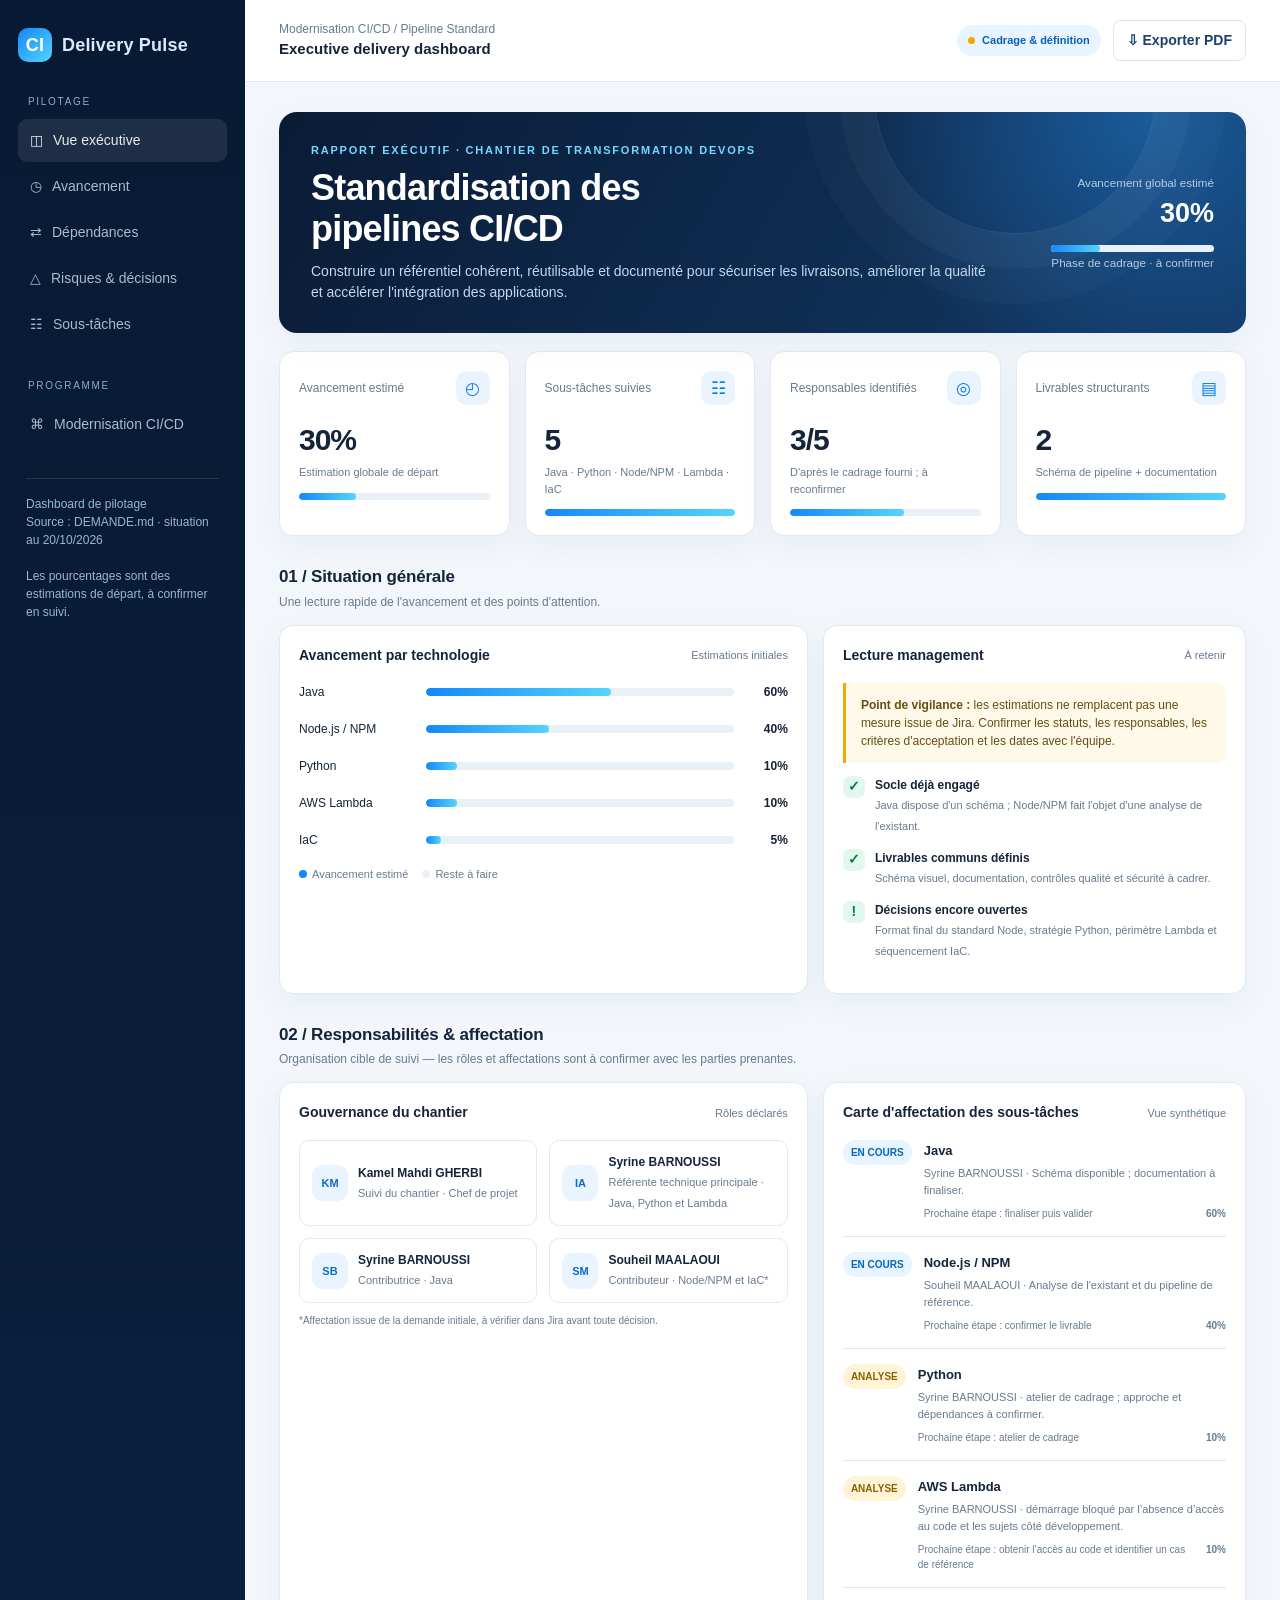
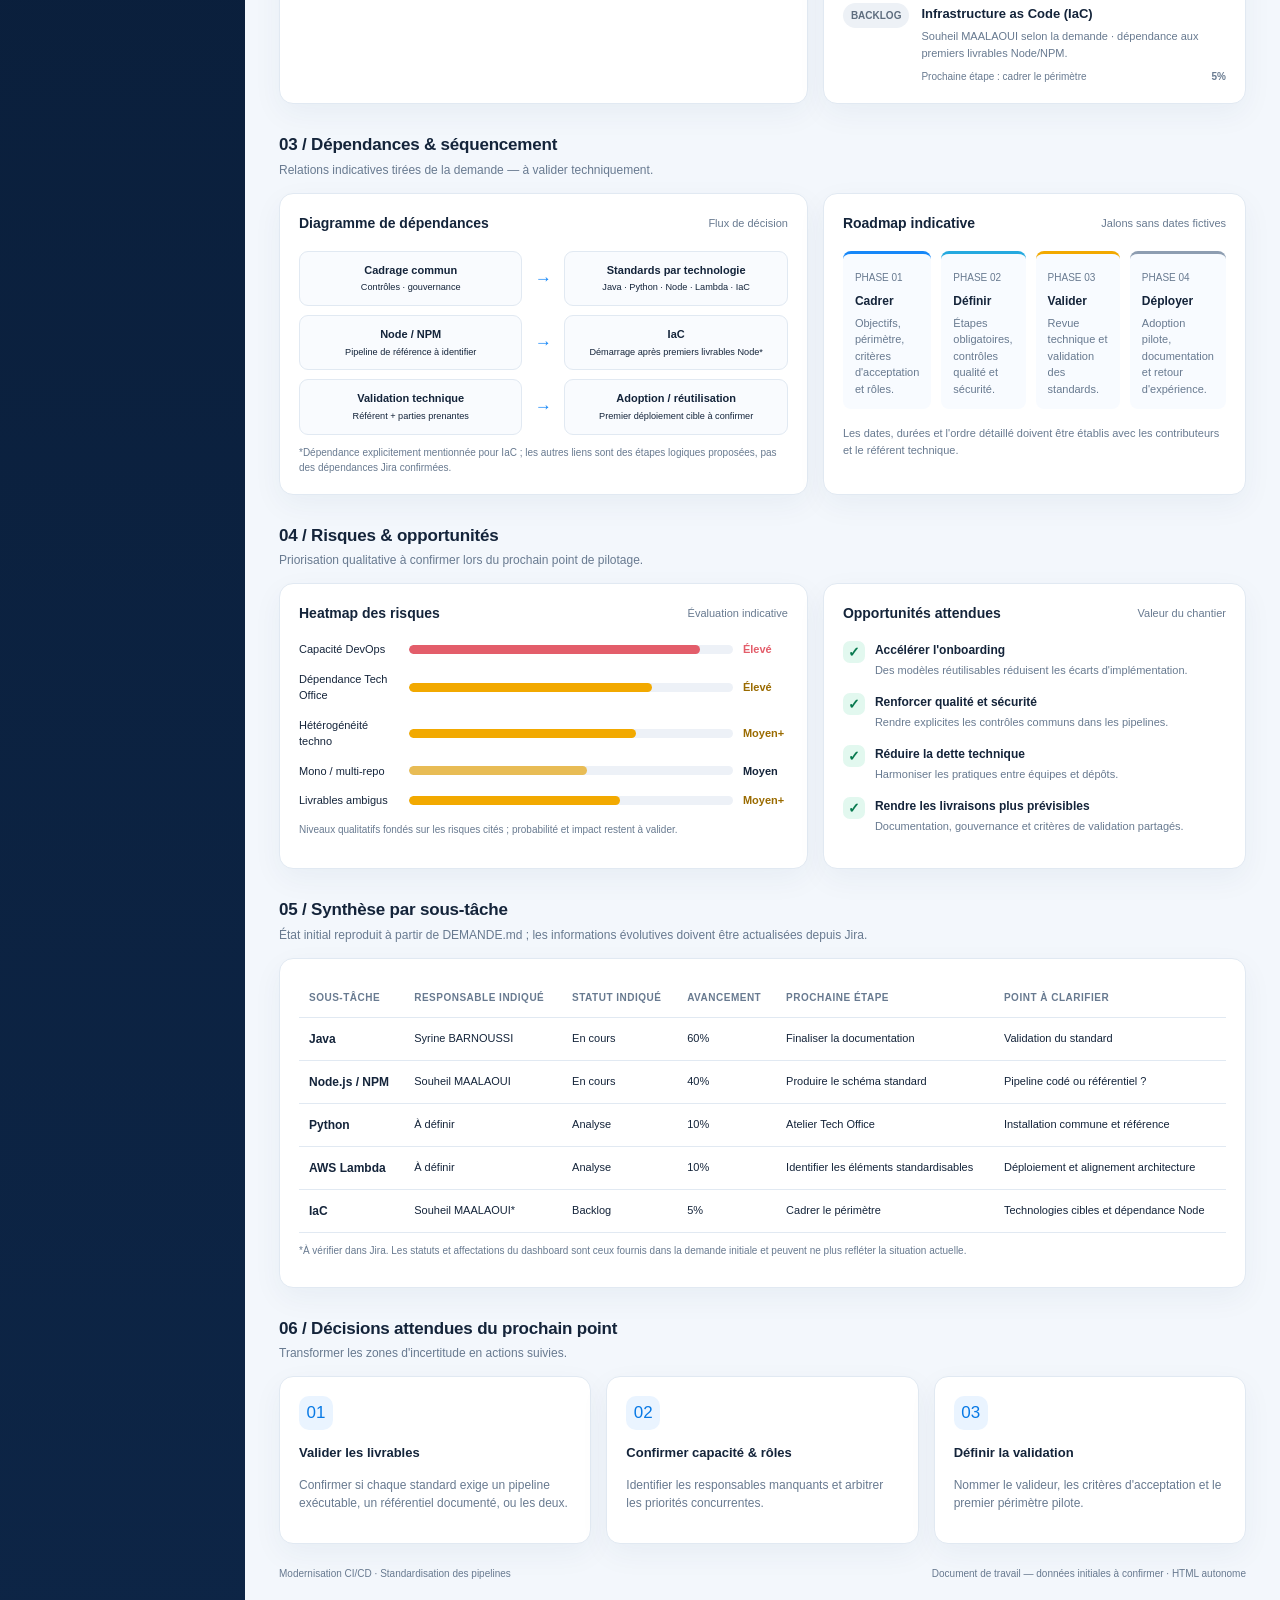
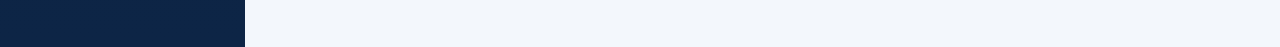
==== commit 9c728035: "Préciser les responsabilités et blocages par technologie" ====
--- a/dashboard-pipeline-standard.html
+++ b/dashboard-pipeline-standard.html
@@ -14,7 +14,7 @@
 <div class="card"><div class="panel-title"><h3>Lecture management</h3><span>À retenir</span></div><div class="callout"><b>Point de vigilance :</b> les estimations ne remplacent pas une mesure issue de Jira. Confirmer les statuts, les responsables, les critères d'acceptation et les dates avec l'équipe.</div><div class="opportunity"><div class="check">✓</div><div><b>Socle déjà engagé</b><small>Java dispose d'un schéma ; Node/NPM fait l'objet d'une analyse de l'existant.</small></div></div><div class="opportunity"><div class="check">✓</div><div><b>Livrables communs définis</b><small>Schéma visuel, documentation, contrôles qualité et sécurité à cadrer.</small></div></div><div class="opportunity"><div class="check">!</div><div><b>Décisions encore ouvertes</b><small>Format final du standard Node, stratégie Python, périmètre Lambda et séquencement IaC.</small></div></div></div></section>
 <div class="section-head"><div><h2>02 / Responsabilités & affectation</h2><p>Organisation cible de suivi — les rôles et affectations sont à confirmer avec les parties prenantes.</p></div></div>
 <section class="grid two"><div class="card"><div class="panel-title"><h3>Gouvernance du chantier</h3><span>Rôles déclarés</span></div><div class="org"><div class="person"><div class="avatar">KM</div><div><b>Kamel Mahdi GHERBI</b><small>Suivi du chantier · Chef de projet</small></div></div><div class="person"><div class="avatar">IA</div><div><b>Syrine BARNOUSSI</b><small>Référente technique principale · Java, Python et Lambda</small></div></div><div class="person"><div class="avatar">SB</div><div><b>Syrine BARNOUSSI</b><small>Contributrice · Java</small></div></div><div class="person"><div class="avatar">SM</div><div><b>Souheil MAALAOUI</b><small>Contributeur · Node/NPM et IaC*</small></div></div></div><p class="muted" style="font-size:10px;margin-bottom:0">*Affectation issue de la demande initiale, à vérifier dans Jira avant toute décision.</p></div>
-<div class="card"><div class="panel-title"><h3>Carte d'affectation des sous-tâches</h3><span>Vue synthétique</span></div><div class="subtask"><span class="status s-blue">EN COURS</span><div class="task-main"><b>Java</b><p>Syrine BARNOUSSI · Schéma disponible ; documentation à finaliser.</p><div class="task-foot"><span>Prochaine étape : finaliser puis valider</span><strong>60%</strong></div></div></div><div class="subtask"><span class="status s-blue">EN COURS</span><div class="task-main"><b>Node.js / NPM</b><p>Souheil MAALAOUI · Analyse de l'existant et du pipeline de référence.</p><div class="task-foot"><span>Prochaine étape : confirmer le livrable</span><strong>40%</strong></div></div></div><div class="subtask"><span class="status s-amber">ANALYSE</span><div class="task-main"><b>Python</b><p>Responsable à confirmer · cadrage avec le Tech Office.</p><div class="task-foot"><span>Prochaine étape : atelier de cadrage</span><strong>10%</strong></div></div></div><div class="subtask"><span class="status s-amber">ANALYSE</span><div class="task-main"><b>AWS Lambda</b><p>Responsable à confirmer · étude des implémentations et déploiements.</p><div class="task-foot"><span>Prochaine étape : définir le standard</span><strong>10%</strong></div></div></div><div class="subtask"><span class="status s-gray">BACKLOG</span><div class="task-main"><b>Infrastructure as Code (IaC)</b><p>Souheil MAALAOUI selon la demande · dépendance aux premiers livrables Node/NPM.</p><div class="task-foot"><span>Prochaine étape : cadrer le périmètre</span><strong>5%</strong></div></div></div></div></section>
+<div class="card"><div class="panel-title"><h3>Carte d'affectation des sous-tâches</h3><span>Vue synthétique</span></div><div class="subtask"><span class="status s-blue">EN COURS</span><div class="task-main"><b>Java</b><p>Syrine BARNOUSSI · Schéma disponible ; documentation à finaliser.</p><div class="task-foot"><span>Prochaine étape : finaliser puis valider</span><strong>60%</strong></div></div></div><div class="subtask"><span class="status s-blue">EN COURS</span><div class="task-main"><b>Node.js / NPM</b><p>Souheil MAALAOUI · Analyse de l'existant et du pipeline de référence.</p><div class="task-foot"><span>Prochaine étape : confirmer le livrable</span><strong>40%</strong></div></div></div><div class="subtask"><span class="status s-amber">ANALYSE</span><div class="task-main"><b>Python</b><p>Syrine BARNOUSSI · atelier de cadrage ; approche et dépendances à confirmer.</p><div class="task-foot"><span>Prochaine étape : atelier de cadrage</span><strong>10%</strong></div></div></div><div class="subtask"><span class="status s-amber">ANALYSE</span><div class="task-main"><b>AWS Lambda</b><p>Syrine BARNOUSSI · démarrage bloqué par l’absence d’accès au code et les sujets côté développement.</p><div class="task-foot"><span>Prochaine étape : obtenir l’accès au code et identifier un cas de référence</span><strong>10%</strong></div></div></div><div class="subtask"><span class="status s-gray">BACKLOG</span><div class="task-main"><b>Infrastructure as Code (IaC)</b><p>Souheil MAALAOUI selon la demande · dépendance aux premiers livrables Node/NPM.</p><div class="task-foot"><span>Prochaine étape : cadrer le périmètre</span><strong>5%</strong></div></div></div></div></section>
 <div class="section-head"><div><h2>03 / Dépendances & séquencement</h2><p>Relations indicatives tirées de la demande — à valider techniquement.</p></div></div>
 <section class="grid two"><div class="card"><div class="panel-title"><h3>Diagramme de dépendances</h3><span>Flux de décision</span></div><div class="dependency"><div class="dep-row"><div class="dep-node"><b>Cadrage commun</b><br><small>Contrôles · gouvernance</small></div><div class="dep-arrow">→</div><div class="dep-node"><b>Standards par technologie</b><br><small>Java · Python · Node · Lambda · IaC</small></div></div><div class="dep-row"><div class="dep-node"><b>Node / NPM</b><br><small>Pipeline de référence à identifier</small></div><div class="dep-arrow">→</div><div class="dep-node"><b>IaC</b><br><small>Démarrage après premiers livrables Node*</small></div></div><div class="dep-row"><div class="dep-node"><b>Validation technique</b><br><small>Référent + parties prenantes</small></div><div class="dep-arrow">→</div><div class="dep-node"><b>Adoption / réutilisation</b><br><small>Premier déploiement cible à confirmer</small></div></div></div><p class="muted" style="font-size:10px;margin-bottom:0">*Dépendance explicitement mentionnée pour IaC ; les autres liens sont des étapes logiques proposées, pas des dépendances Jira confirmées.</p></div>
 <div class="card"><div class="panel-title"><h3>Roadmap indicative</h3><span>Jalons sans dates fictives</span></div><div class="roadmap"><div class="phase"><small>PHASE 01</small><b>Cadrer</b><p>Objectifs, périmètre, critères d'acceptation et rôles.</p></div><div class="phase"><small>PHASE 02</small><b>Définir</b><p>Étapes obligatoires, contrôles qualité et sécurité.</p></div><div class="phase"><small>PHASE 03</small><b>Valider</b><p>Revue technique et validation des standards.</p></div><div class="phase"><small>PHASE 04</small><b>Déployer</b><p>Adoption pilote, documentation et retour d'expérience.</p></div></div><p class="muted" style="font-size:11px;margin:16px 0 0">Les dates, durées et l'ordre détaillé doivent être établis avec les contributeurs et le référent technique.</p></div></section>
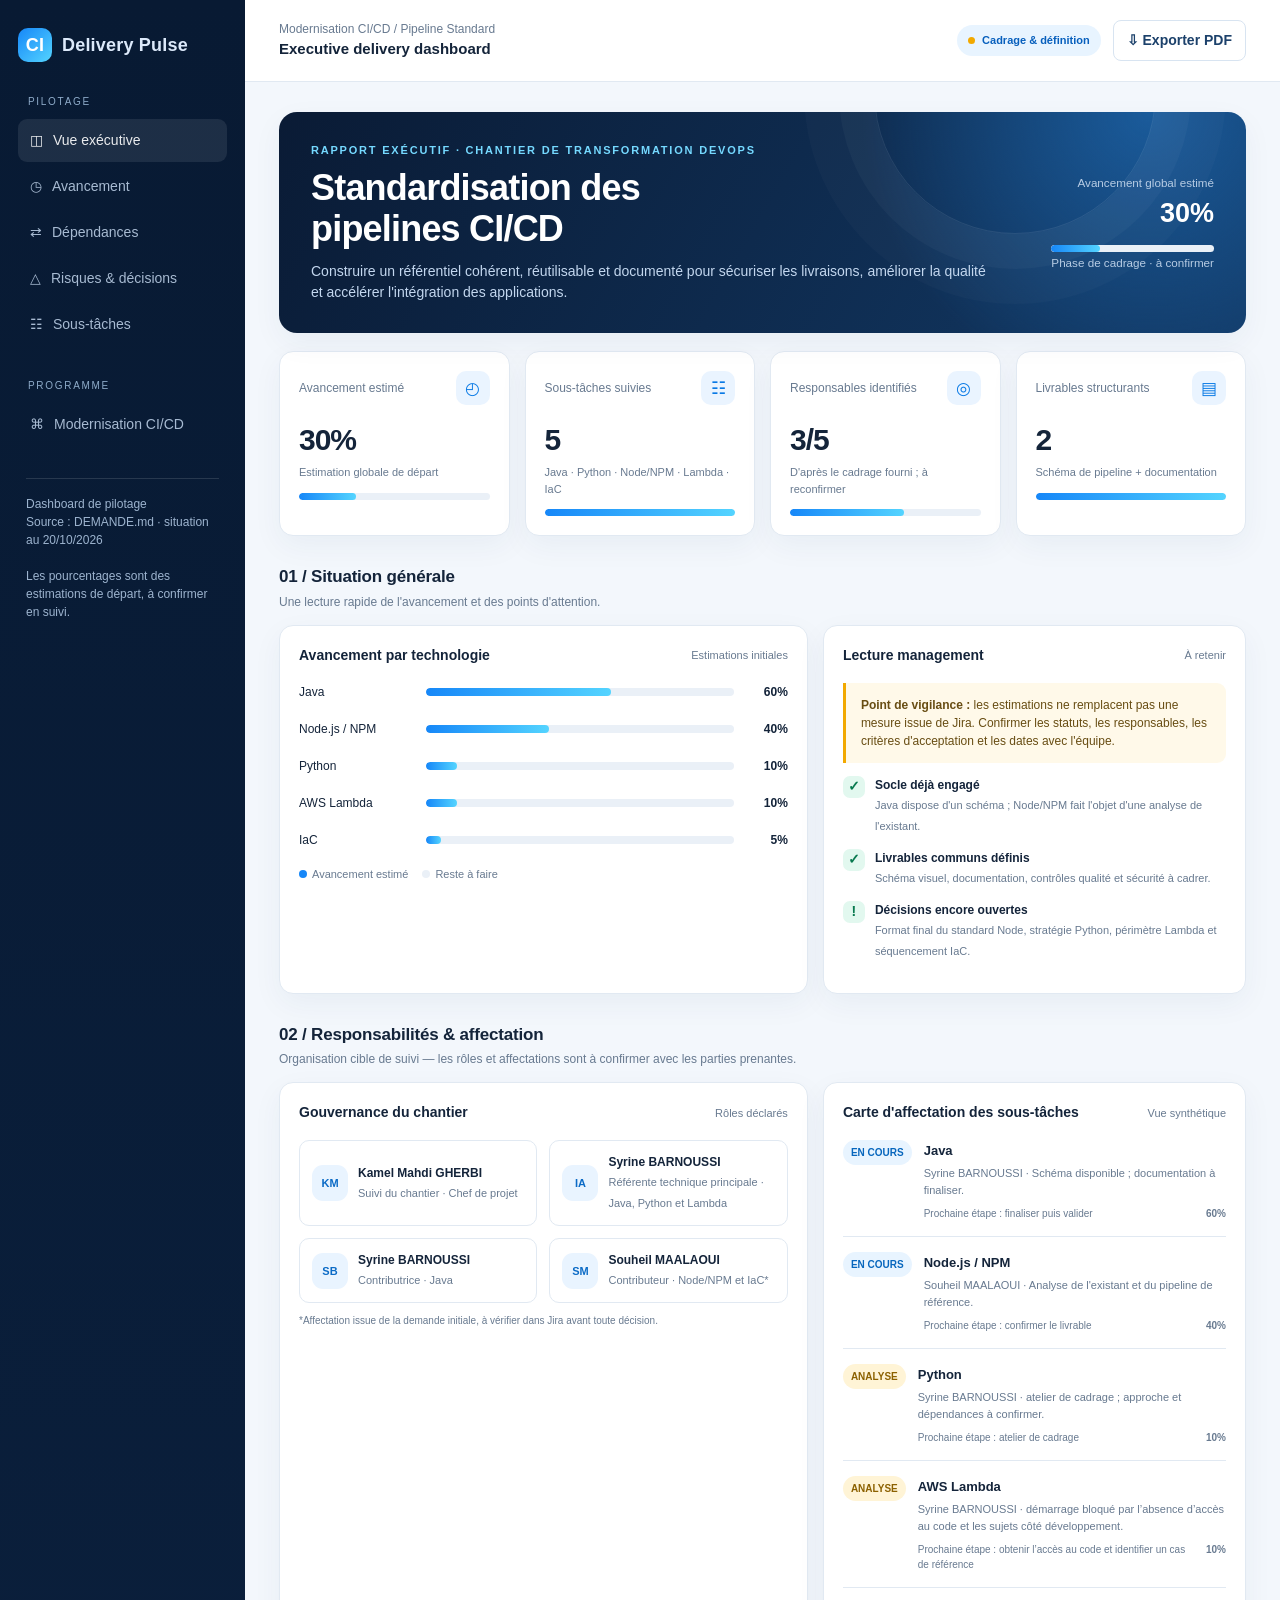
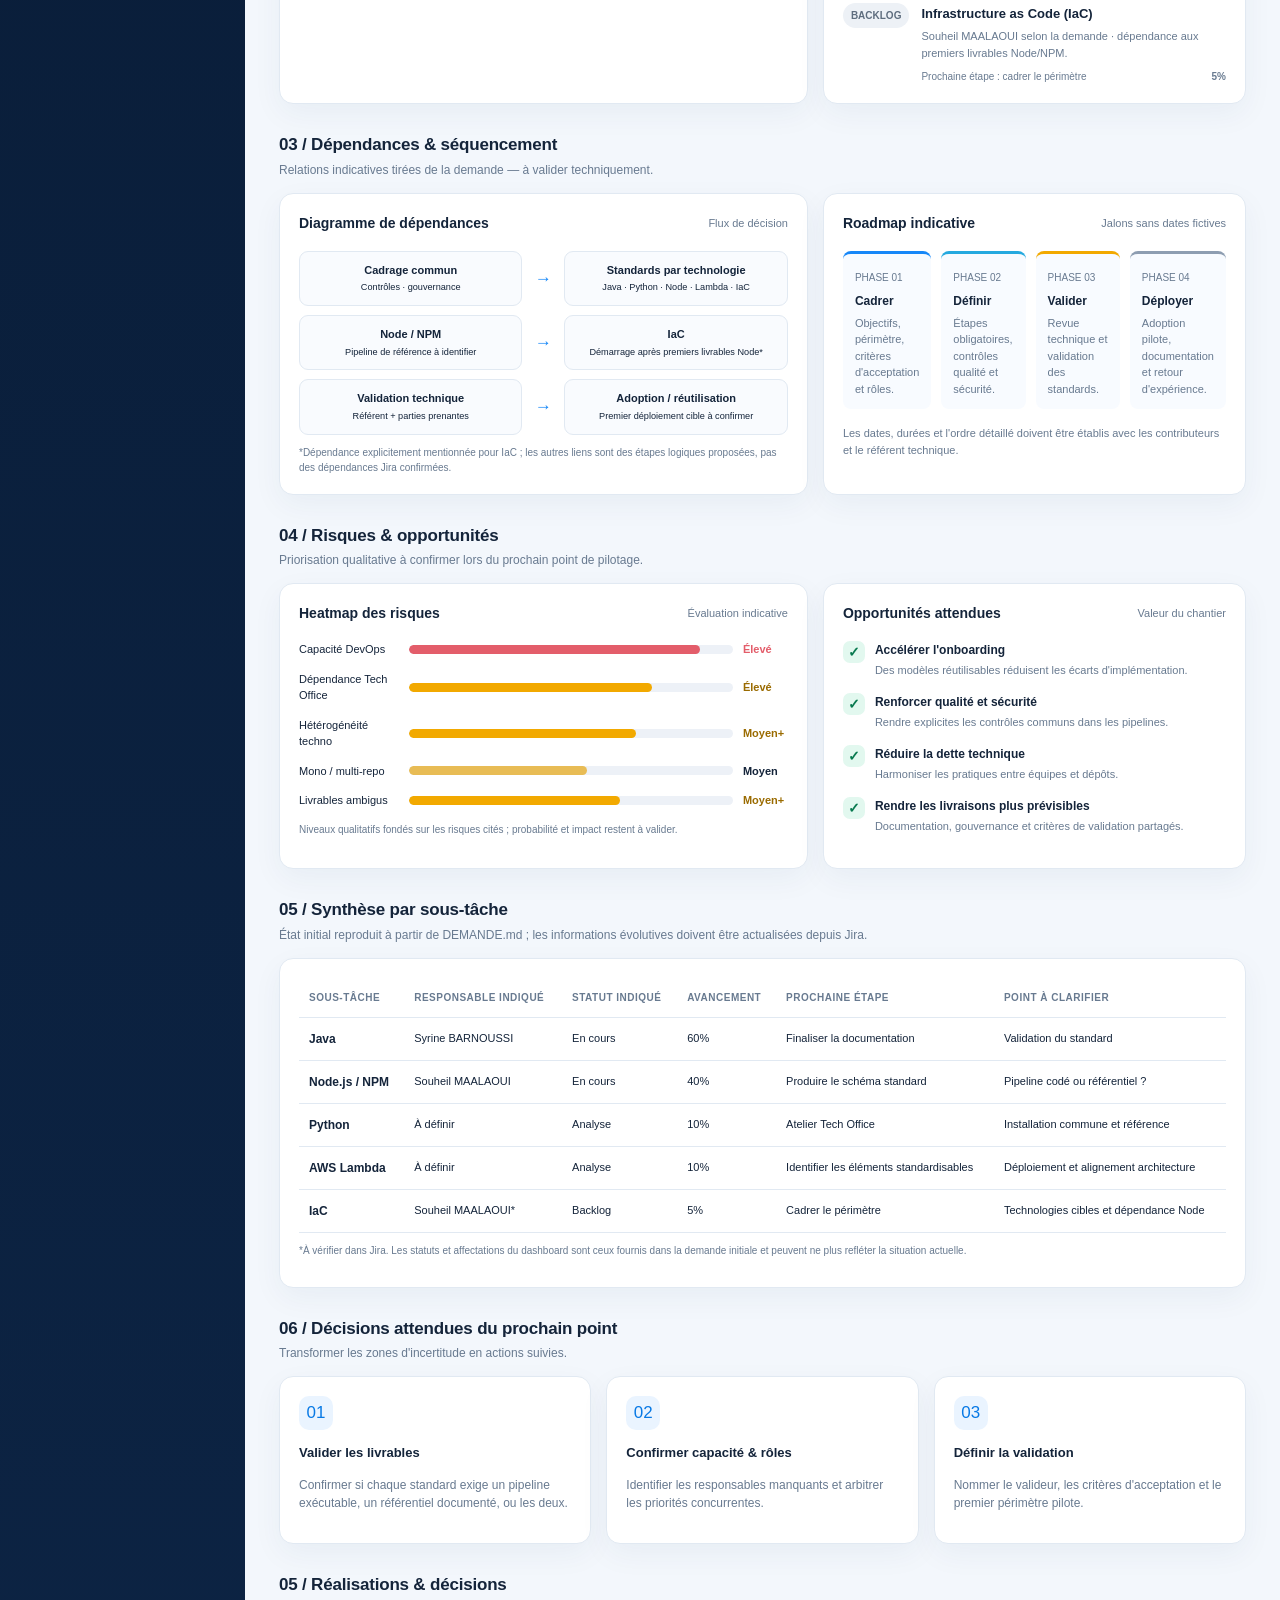
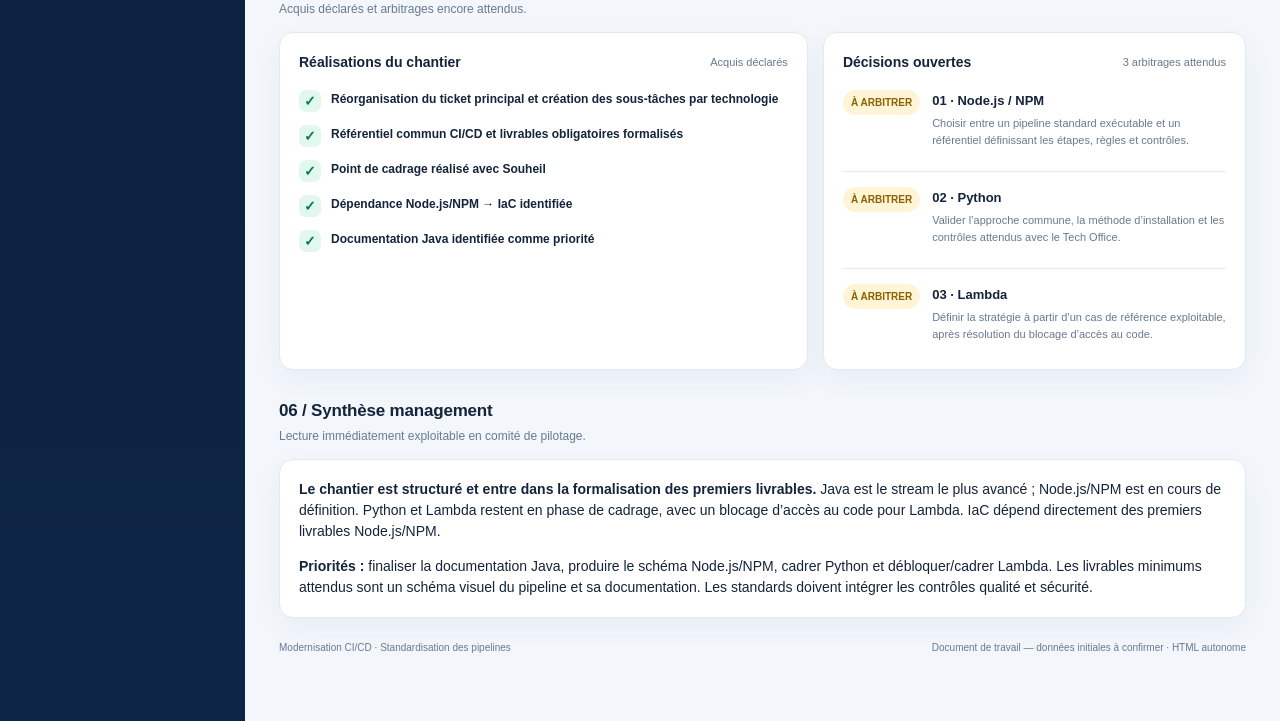
==== commit edea0707: "Ajouter les réalisations et décisions ouvertes au dashboard" ====
--- a/dashboard-pipeline-standard.html
+++ b/dashboard-pipeline-standard.html
@@ -25,6 +25,23 @@
 <section class="card table-wrap"><table><thead><tr><th>Sous-tâche</th><th>Responsable indiqué</th><th>Statut indiqué</th><th>Avancement</th><th>Prochaine étape</th><th>Point à clarifier</th></tr></thead><tbody><tr><td><b>Java</b></td><td>Syrine BARNOUSSI</td><td>En cours</td><td>60%</td><td>Finaliser la documentation</td><td>Validation du standard</td></tr><tr><td><b>Node.js / NPM</b></td><td>Souheil MAALAOUI</td><td>En cours</td><td>40%</td><td>Produire le schéma standard</td><td>Pipeline codé ou référentiel ?</td></tr><tr><td><b>Python</b></td><td>À définir</td><td>Analyse</td><td>10%</td><td>Atelier Tech Office</td><td>Installation commune et référence</td></tr><tr><td><b>AWS Lambda</b></td><td>À définir</td><td>Analyse</td><td>10%</td><td>Identifier les éléments standardisables</td><td>Déploiement et alignement architecture</td></tr><tr><td><b>IaC</b></td><td>Souheil MAALAOUI*</td><td>Backlog</td><td>5%</td><td>Cadrer le périmètre</td><td>Technologies cibles et dépendance Node</td></tr></tbody></table><p class="muted" style="font-size:10px">*À vérifier dans Jira. Les statuts et affectations du dashboard sont ceux fournis dans la demande initiale et peuvent ne plus refléter la situation actuelle.</p></section>
 <div class="section-head"><div><h2>06 / Décisions attendues du prochain point</h2><p>Transformer les zones d'incertitude en actions suivies.</p></div></div>
 <section class="grid three"><div class="card"><div class="iconbox">01</div><h3 style="font-size:13px">Valider les livrables</h3><p class="muted" style="font-size:12px">Confirmer si chaque standard exige un pipeline exécutable, un référentiel documenté, ou les deux.</p></div><div class="card"><div class="iconbox">02</div><h3 style="font-size:13px">Confirmer capacité & rôles</h3><p class="muted" style="font-size:12px">Identifier les responsables manquants et arbitrer les priorités concurrentes.</p></div><div class="card"><div class="iconbox">03</div><h3 style="font-size:13px">Définir la validation</h3><p class="muted" style="font-size:12px">Nommer le valideur, les critères d'acceptation et le premier périmètre pilote.</p></div></section>
+
+<div class="section-head"><div><h2>05 / Réalisations & décisions</h2><p>Acquis déclarés et arbitrages encore attendus.</p></div></div>
+<section class="grid two">
+<div class="card"><div class="panel-title"><h3>Réalisations du chantier</h3><span>Acquis déclarés</span></div>
+<div class="opportunity"><div class="check">✓</div><div><b>Réorganisation du ticket principal et création des sous-tâches par technologie</b></div></div>
+<div class="opportunity"><div class="check">✓</div><div><b>Référentiel commun CI/CD et livrables obligatoires formalisés</b></div></div>
+<div class="opportunity"><div class="check">✓</div><div><b>Point de cadrage réalisé avec Souheil</b></div></div>
+<div class="opportunity"><div class="check">✓</div><div><b>Dépendance Node.js/NPM → IaC identifiée</b></div></div>
+<div class="opportunity"><div class="check">✓</div><div><b>Documentation Java identifiée comme priorité</b></div></div>
+</div>
+<div class="card"><div class="panel-title"><h3>Décisions ouvertes</h3><span>3 arbitrages attendus</span></div>
+<div class="subtask"><span class="status s-amber">À ARBITRER</span><div class="task-main"><b>01 · Node.js / NPM</b><p>Choisir entre un pipeline standard exécutable et un référentiel définissant les étapes, règles et contrôles.</p></div></div>
+<div class="subtask"><span class="status s-amber">À ARBITRER</span><div class="task-main"><b>02 · Python</b><p>Valider l’approche commune, la méthode d’installation et les contrôles attendus avec le Tech Office.</p></div></div>
+<div class="subtask"><span class="status s-amber">À ARBITRER</span><div class="task-main"><b>03 · Lambda</b><p>Définir la stratégie à partir d’un cas de référence exploitable, après résolution du blocage d’accès au code.</p></div></div>
+</div></section>
+<div class="section-head"><div><h2>06 / Synthèse management</h2><p>Lecture immédiatement exploitable en comité de pilotage.</p></div></div>
+<section class="card"><p style="margin-top:0"><b>Le chantier est structuré et entre dans la formalisation des premiers livrables.</b> Java est le stream le plus avancé ; Node.js/NPM est en cours de définition. Python et Lambda restent en phase de cadrage, avec un blocage d’accès au code pour Lambda. IaC dépend directement des premiers livrables Node.js/NPM.</p><p style="margin-bottom:0"><b>Priorités :</b> finaliser la documentation Java, produire le schéma Node.js/NPM, cadrer Python et débloquer/cadrer Lambda. Les livrables minimums attendus sont un schéma visuel du pipeline et sa documentation. Les standards doivent intégrer les contrôles qualité et sécurité.</p></section>
 <footer class="foot"><span>Modernisation CI/CD · Standardisation des pipelines</span><span>Document de travail — données initiales à confirmer · HTML autonome</span></footer>
 </div></main></div><script>
 document.querySelectorAll('.nav').forEach(n=>n.addEventListener('click',()=>{document.querySelectorAll('.nav').forEach(x=>x.classList.remove('active'));n.classList.add('active')}));
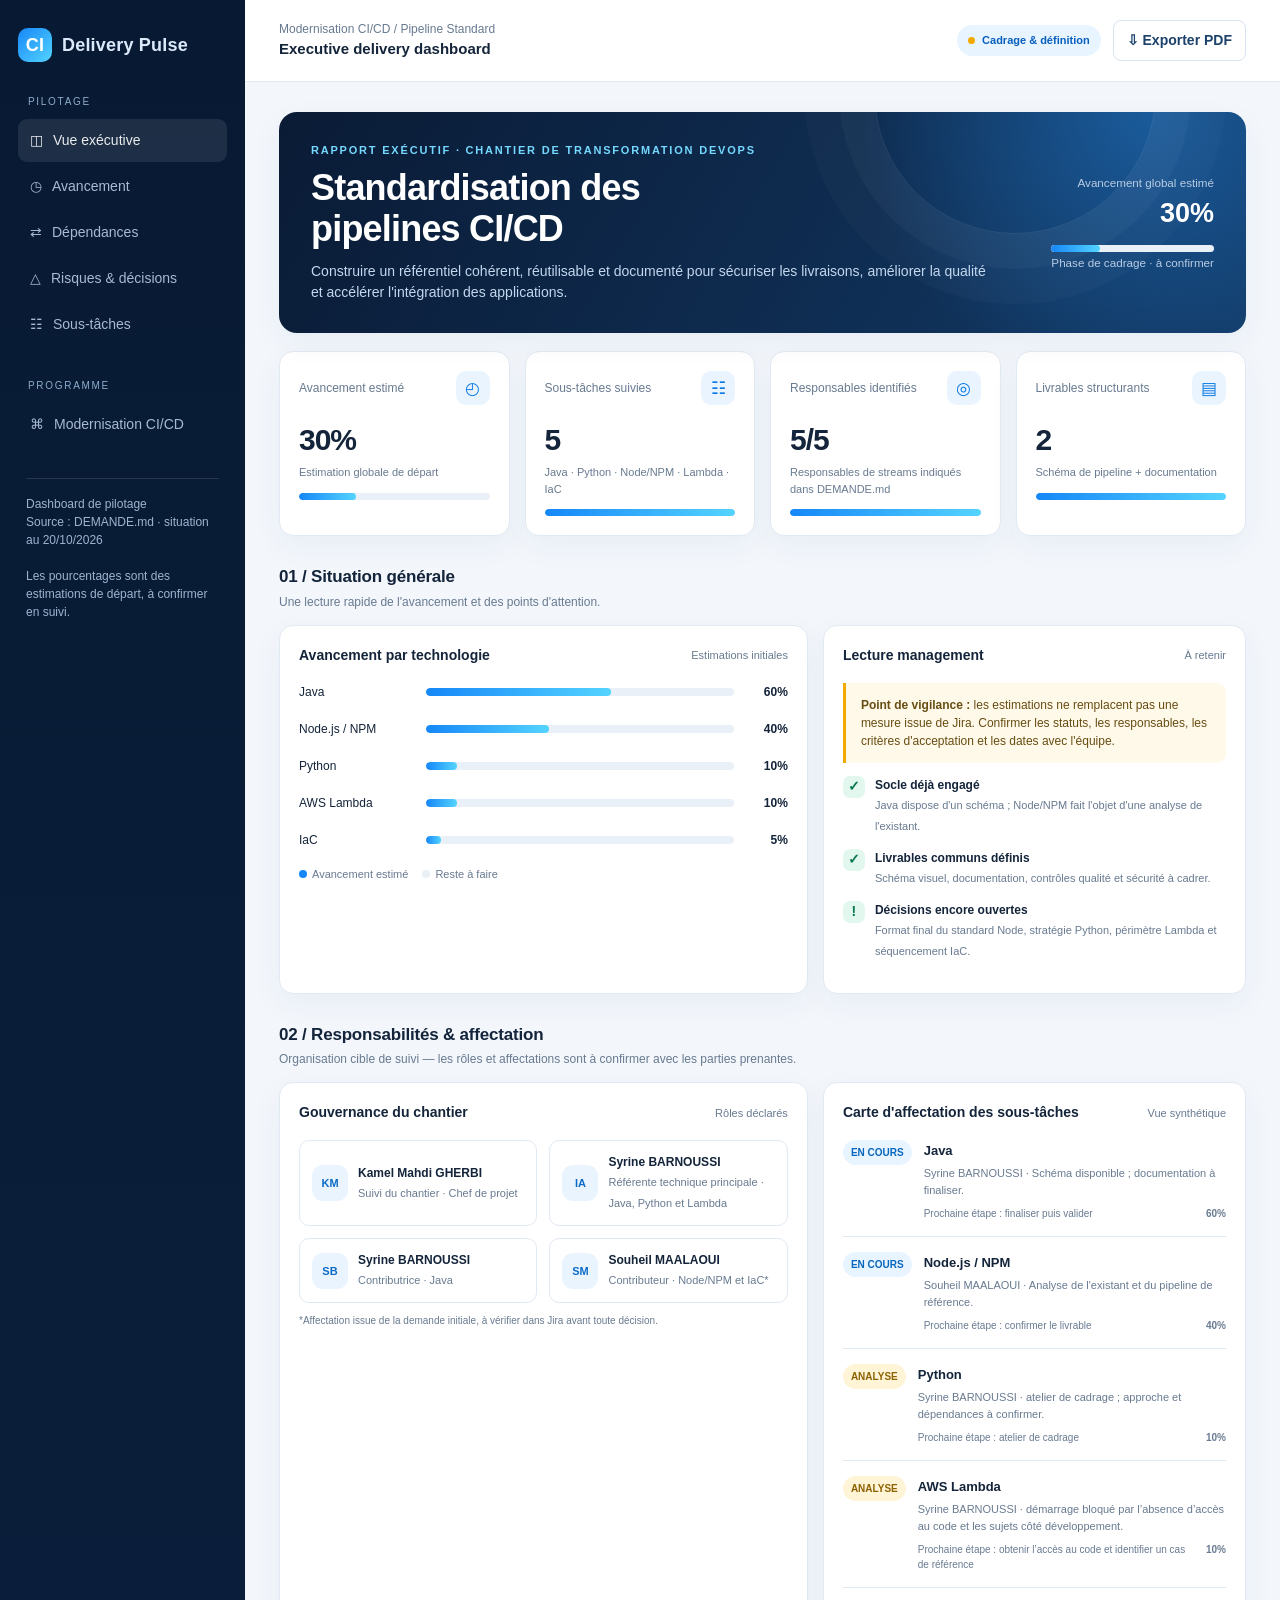
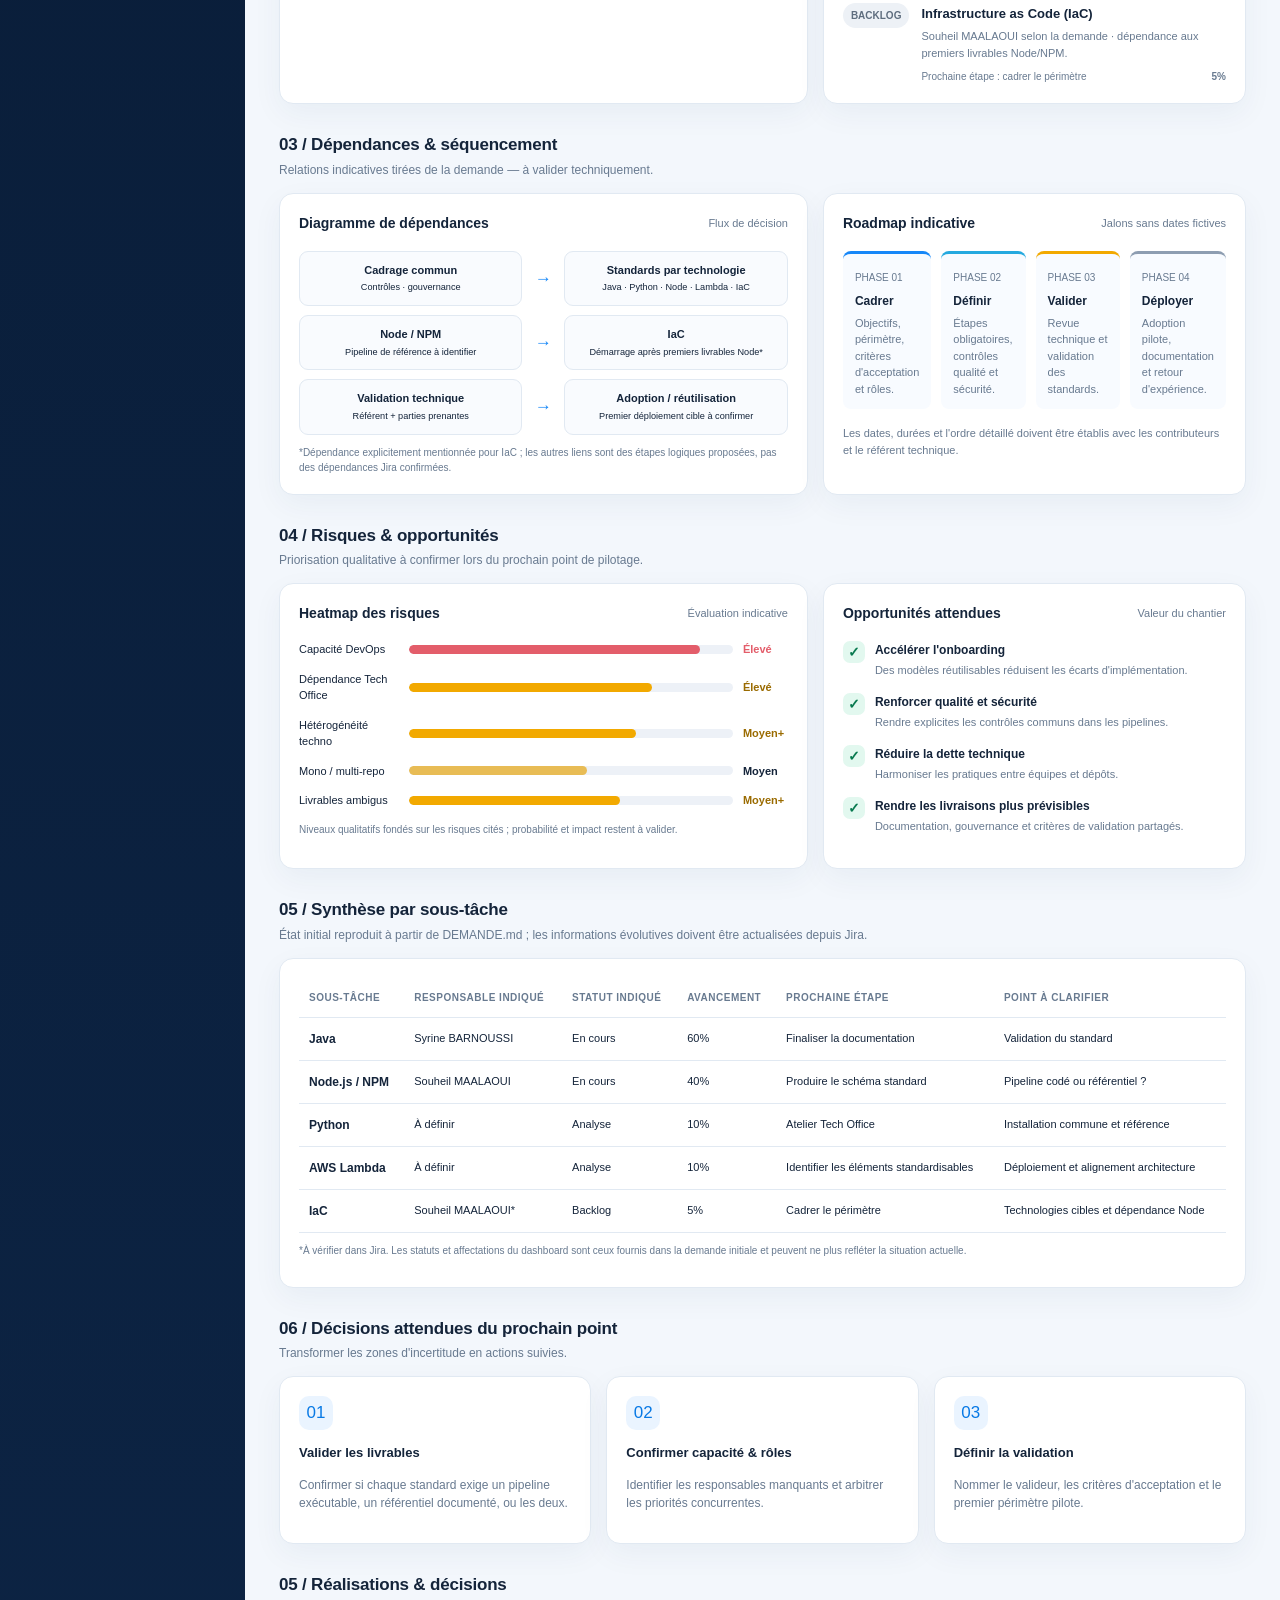
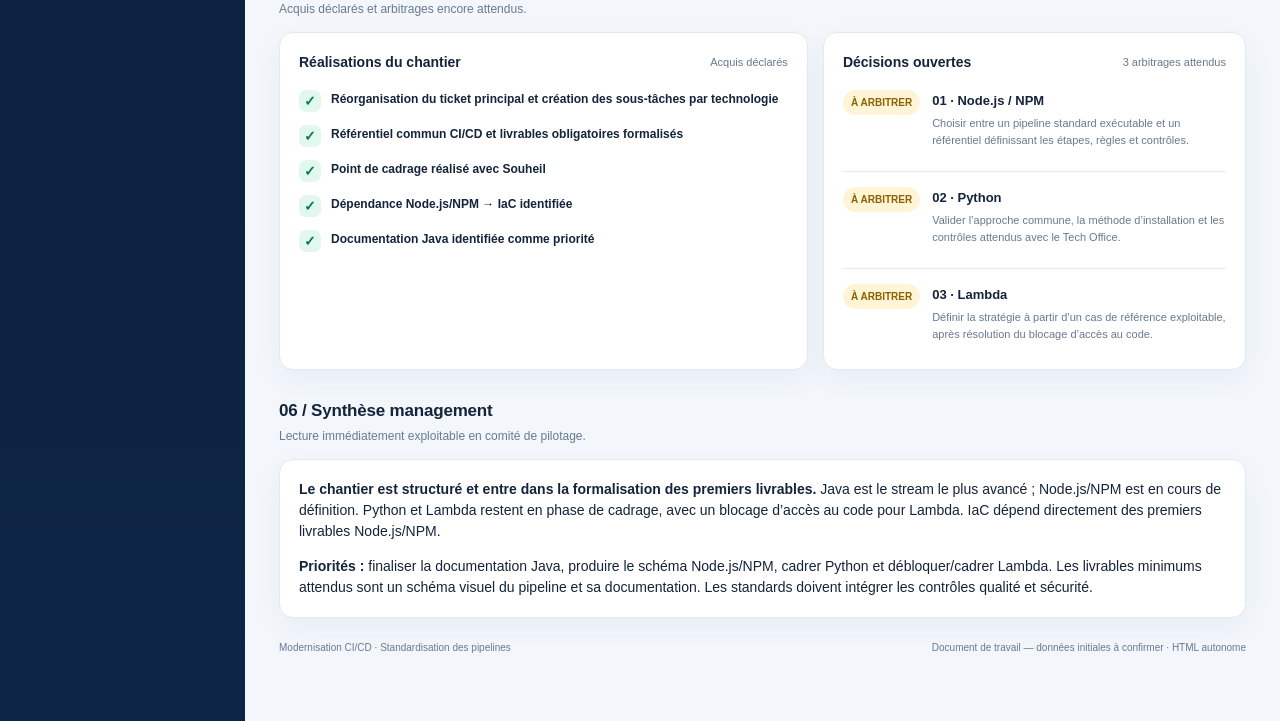
==== commit 740c2cd8: "Aligner le KPI des responsables avec la demande" ====
--- a/dashboard-pipeline-standard.html
+++ b/dashboard-pipeline-standard.html
@@ -8,7 +8,7 @@
 <aside class="side"><div class="brand"><div class="logo">CI</div><span class="brand-label">Delivery Pulse</span></div><div class="eyebrow">Pilotage</div><div class="nav active"><span>◫</span><span class="nav-label">Vue exécutive</span></div><div class="nav"><span>◷</span><span class="nav-label">Avancement</span></div><div class="nav"><span>⇄</span><span class="nav-label">Dépendances</span></div><div class="nav"><span>△</span><span class="nav-label">Risques & décisions</span></div><div class="nav"><span>☷</span><span class="nav-label">Sous-tâches</span></div><div class="eyebrow">Programme</div><div class="nav"><span>⌘</span><span class="nav-label">Modernisation CI/CD</span></div><div class="side-note">Dashboard de pilotage<br>Source : DEMANDE.md · situation au 20/10/2026<br><br>Les pourcentages sont des estimations de départ, à confirmer en suivi.</div></aside>
 <main class="main"><header class="top"><div><div class="crumb">Modernisation CI/CD / Pipeline Standard</div><strong>Executive delivery dashboard</strong></div><div style="display:flex;align-items:center;gap:12px"><span class="pill"><i class="dot"></i> Cadrage & définition</span><button class="print" onclick="window.print()">⇩ Exporter PDF</button></div></header>
 <div class="content"><section class="hero"><div><div class="tag">Rapport exécutif · Chantier de transformation DevOps</div><h1>Standardisation des<br>pipelines CI/CD</h1><p>Construire un référentiel cohérent, réutilisable et documenté pour sécuriser les livraisons, améliorer la qualité et accélérer l'intégration des applications.</p></div><div class="hero-meta"><small>Avancement global estimé</small><b>30%</b><div class="bar"><i style="width:30%"></i></div><small>Phase de cadrage · à confirmer</small></div></section>
-<section class="grid kpis"><div class="card"><div class="kpi-top">Avancement estimé <span class="iconbox">◴</span></div><div class="kpi-num">30%</div><div class="kpi-sub">Estimation globale de départ</div><div class="bar"><i style="width:30%"></i></div></div><div class="card"><div class="kpi-top">Sous-tâches suivies <span class="iconbox">☷</span></div><div class="kpi-num">5</div><div class="kpi-sub">Java · Python · Node/NPM · Lambda · IaC</div><div class="bar"><i style="width:100%"></i></div></div><div class="card"><div class="kpi-top">Responsables identifiés <span class="iconbox">◎</span></div><div class="kpi-num">3/5</div><div class="kpi-sub">D'après le cadrage fourni ; à reconfirmer</div><div class="bar"><i style="width:60%"></i></div></div><div class="card"><div class="kpi-top">Livrables structurants <span class="iconbox">▤</span></div><div class="kpi-num">2</div><div class="kpi-sub">Schéma de pipeline + documentation</div><div class="bar"><i style="width:100%"></i></div></div></section>
+<section class="grid kpis"><div class="card"><div class="kpi-top">Avancement estimé <span class="iconbox">◴</span></div><div class="kpi-num">30%</div><div class="kpi-sub">Estimation globale de départ</div><div class="bar"><i style="width:30%"></i></div></div><div class="card"><div class="kpi-top">Sous-tâches suivies <span class="iconbox">☷</span></div><div class="kpi-num">5</div><div class="kpi-sub">Java · Python · Node/NPM · Lambda · IaC</div><div class="bar"><i style="width:100%"></i></div></div><div class="card"><div class="kpi-top">Responsables identifiés <span class="iconbox">◎</span></div><div class="kpi-num">5/5</div><div class="kpi-sub">Responsables de streams indiqués dans DEMANDE.md</div><div class="bar"><i style="width:100%"></i></div></div><div class="card"><div class="kpi-top">Livrables structurants <span class="iconbox">▤</span></div><div class="kpi-num">2</div><div class="kpi-sub">Schéma de pipeline + documentation</div><div class="bar"><i style="width:100%"></i></div></div></section>
 <div class="section-head"><div><h2>01 / Situation générale</h2><p>Une lecture rapide de l'avancement et des points d'attention.</p></div></div>
 <section class="grid two"><div class="card"><div class="panel-title"><h3>Avancement par technologie</h3><span>Estimations initiales</span></div><div class="progress-list"><div class="prog-row"><span>Java</span><div class="bar"><i style="width:60%"></i></div><strong>60%</strong></div><div class="prog-row"><span>Node.js / NPM</span><div class="bar"><i style="width:40%"></i></div><strong>40%</strong></div><div class="prog-row"><span>Python</span><div class="bar"><i style="width:10%"></i></div><strong>10%</strong></div><div class="prog-row"><span>AWS Lambda</span><div class="bar"><i style="width:10%"></i></div><strong>10%</strong></div><div class="prog-row"><span>IaC</span><div class="bar"><i style="width:5%"></i></div><strong>5%</strong></div></div><div class="legend"><span><i style="background:var(--azure)"></i>Avancement estimé</span><span><i style="background:#eaf0f7"></i>Reste à faire</span></div></div>
 <div class="card"><div class="panel-title"><h3>Lecture management</h3><span>À retenir</span></div><div class="callout"><b>Point de vigilance :</b> les estimations ne remplacent pas une mesure issue de Jira. Confirmer les statuts, les responsables, les critères d'acceptation et les dates avec l'équipe.</div><div class="opportunity"><div class="check">✓</div><div><b>Socle déjà engagé</b><small>Java dispose d'un schéma ; Node/NPM fait l'objet d'une analyse de l'existant.</small></div></div><div class="opportunity"><div class="check">✓</div><div><b>Livrables communs définis</b><small>Schéma visuel, documentation, contrôles qualité et sécurité à cadrer.</small></div></div><div class="opportunity"><div class="check">!</div><div><b>Décisions encore ouvertes</b><small>Format final du standard Node, stratégie Python, périmètre Lambda et séquencement IaC.</small></div></div></div></section>
